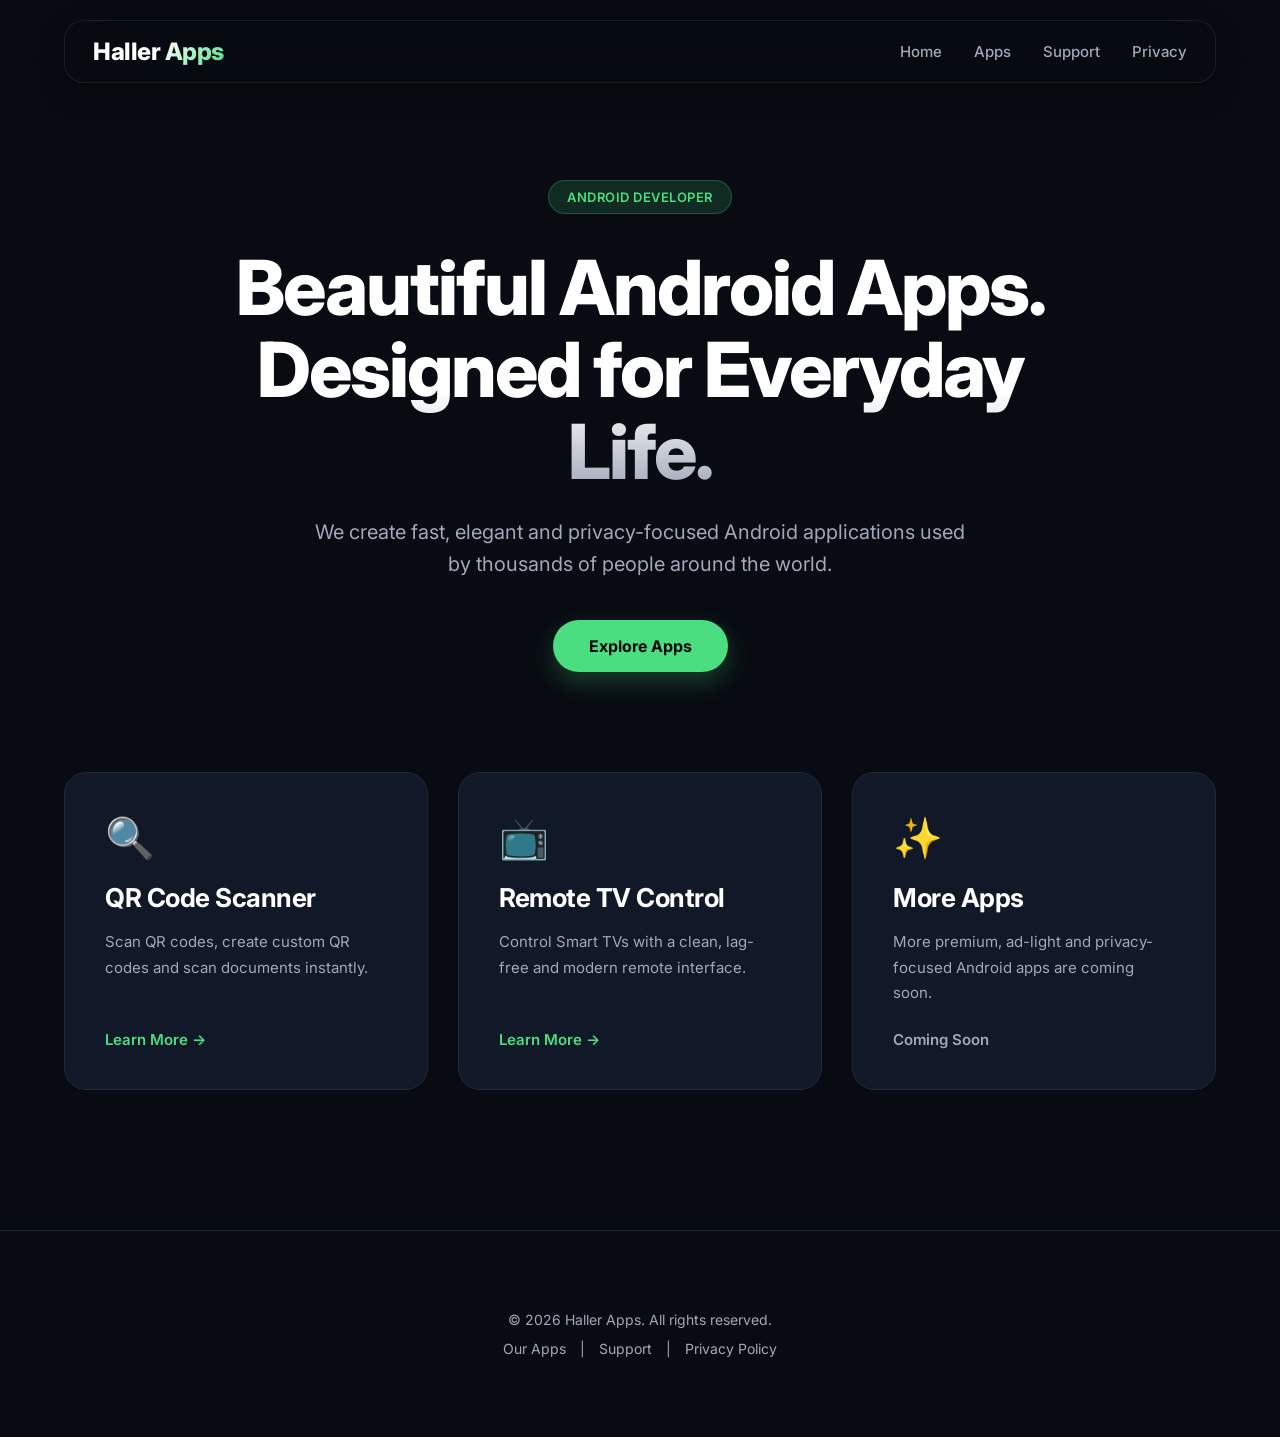
==== index.html @ bbe6437a "Improve website styling, unify navbar and footer templates, build apps list page, and create tabbed " ====
<!DOCTYPE html>
<html lang="en">
<head>
    <meta charset="UTF-8">
    <meta name="viewport" content="width=device-width, initial-scale=1.0">

    <title>Haller Apps | Premium Android Apps</title>
    <meta name="description" content="Haller Apps develops premium Android applications focused on simplicity, speed and privacy.">

    <link rel="preconnect" href="https://fonts.googleapis.com">
    <link rel="preconnect" href="https://fonts.gstatic.com" crossorigin>
    <link href="https://fonts.googleapis.com/css2?family=Inter:wght@300;400;500;600;700;800&display=swap" rel="stylesheet">

    <link rel="stylesheet" href="assets/css/style.css">
</head>

<body>

<header class="navbar">
    <div class="container">
        <a href="/" class="logo">Haller Apps</a>
        <nav>
            <a href="/">Home</a>
            <a href="/apps/">Apps</a>
            <a href="/support/">Support</a>
            <a href="/privacy/">Privacy</a>
        </nav>
    </div>
</header>

<section class="hero reveal">
    <span class="badge pulse-badge">
        Android Developer
    </span>

    <h1 class="reveal delay-100">
        Beautiful Android Apps.<br>
        Designed for Everyday Life.
    </h1>

    <p class="reveal delay-200">
        We create fast, elegant and privacy-focused Android applications
        used by thousands of people around the world.
    </p>

    <a class="button reveal delay-300" href="/apps/">
        Explore Apps
    </a>
</section>

<section class="apps">
    <div class="card reveal hover-scale delay-100">
        <div class="card-content">
            <span class="app-icon">🔍</span>
            <h2>QR Code Scanner</h2>
            <p>
                Scan QR codes, create custom QR codes and scan documents instantly.
            </p>
        </div>
        <a class="card-link" href="/apps/">Learn More →</a>
    </div>

    <div class="card reveal hover-scale delay-200">
        <div class="card-content">
            <span class="app-icon">📺</span>
            <h2>Remote TV Control</h2>
            <p>
                Control Smart TVs with a clean, lag-free and modern remote interface.
            </p>
        </div>
        <a class="card-link" href="/apps/">Learn More →</a>
    </div>

    <div class="card reveal hover-scale delay-300">
        <div class="card-content">
            <span class="app-icon">✨</span>
            <h2>More Apps</h2>
            <p>
                More premium, ad-light and privacy-focused Android apps are coming soon.
            </p>
        </div>
        <span class="card-link" style="color: var(--text-secondary); cursor: default;">Coming Soon</span>
    </div>
</section>

<footer>
    <div class="container">
        <p>© 2026 Haller Apps. All rights reserved.</p>
        <p style="margin-top: 12px;">
            <a href="/apps/">Our Apps</a> | 
            <a href="/support/">Support</a> | 
            <a href="/privacy/">Privacy Policy</a>
        </p>
    </div>
</footer>

<script src="assets/js/main.js"></script>

</body>
</html>
---- assets/css/style.css ----
@import url("variables.css");
@import url("animation.css");

* {
    margin: 0;
    padding: 0;
    box-sizing: border-box;
}

body {
    background: var(--bg);
    color: var(--text);
    font-family: "Inter", sans-serif;
    overflow-x: hidden;
}

.container {
    width: min(var(--container), 90%);
    margin: auto;
}

/* Navbar */
.navbar {
    position: fixed;
    width: 100%;
    top: 20px;
    z-index: 1000;
    transition: all 0.3s ease;
}

.navbar .container {
    display: flex;
    justify-content: space-between;
    align-items: center;
    background: rgba(8, 11, 18, 0.6);
    backdrop-filter: blur(24px);
    -webkit-backdrop-filter: blur(24px);
    border: 1px solid rgba(255, 255, 255, 0.08);
    border-radius: 20px;
    padding: 16px 28px;
    box-shadow: 0 10px 30px rgba(0, 0, 0, 0.3);
}

.logo {
    font-weight: 800;
    font-size: 24px;
    letter-spacing: -0.5px;
    color: var(--text);
    background: linear-gradient(135deg, var(--text) 50%, var(--primary) 100%);
    -webkit-background-clip: text;
    -webkit-text-fill-color: transparent;
    text-decoration: none;
}

nav {
    display: flex;
    gap: 32px;
}

nav a {
    color: var(--text-secondary);
    text-decoration: none;
    font-weight: 500;
    font-size: 15px;
    transition: color 0.25s ease, text-shadow 0.25s ease;
    position: relative;
    padding: 4px 0;
}

nav a:hover, nav a.active {
    color: var(--text);
}

nav a.active::after {
    content: '';
    position: absolute;
    bottom: -2px;
    left: 0;
    width: 100%;
    height: 2px;
    background: var(--primary);
    border-radius: 99px;
    box-shadow: 0 0 8px var(--primary);
}

/* Mobile Hamburger Menu */
.hamburger-menu {
    display: none;
    flex-direction: column;
    justify-content: space-between;
    width: 24px;
    height: 18px;
    background: transparent;
    border: none;
    cursor: pointer;
    z-index: 1100;
}

.hamburger-menu span {
    width: 100%;
    height: 2px;
    background-color: var(--text);
    border-radius: 99px;
    transition: all 0.3s cubic-bezier(0.16, 1, 0.3, 1);
}

/* Hero Section */
.hero {
    max-width: 900px;
    margin: 180px auto 100px auto;
    text-align: center;
    padding: 0 30px;
}

.badge {
    display: inline-block;
    padding: 8px 18px;
    border-radius: 999px;
    background: rgba(74, 222, 128, 0.15);
    border: 1px solid rgba(74, 222, 128, 0.25);
    color: var(--primary);
    font-weight: 600;
    font-size: 13px;
    letter-spacing: 0.5px;
    text-transform: uppercase;
}

.hero h1 {
    font-size: 76px;
    font-weight: 800;
    line-height: 1.08;
    letter-spacing: -2px;
    margin-top: 32px;
    background: linear-gradient(to bottom, #FFFFFF 60%, #A1A8B8 100%);
    -webkit-background-clip: text;
    -webkit-text-fill-color: transparent;
}

.hero p {
    margin-top: 24px;
    color: var(--text-secondary);
    font-size: 20px;
    line-height: 1.6;
    max-width: 650px;
    margin-left: auto;
    margin-right: auto;
}

.button {
    display: inline-block;
    margin-top: 40px;
    padding: 16px 36px;
    background: var(--primary);
    color: #04060A;
    border-radius: 999px;
    text-decoration: none;
    font-weight: 700;
    font-size: 16px;
    transition: transform 0.3s cubic-bezier(0.16, 1, 0.3, 1), box-shadow 0.3s cubic-bezier(0.16, 1, 0.3, 1);
    box-shadow: 0 10px 25px rgba(74, 222, 128, 0.25);
}

.button:hover {
    transform: translateY(-2px);
    background: var(--primary-hover);
    box-shadow: 0 15px 30px rgba(74, 222, 128, 0.4);
}

/* Card Grids */
.apps {
    display: grid;
    grid-template-columns: repeat(3, 1fr);
    gap: 30px;
    width: min(1200px, 90%);
    margin: 80px auto 140px auto;
}

.card {
    background: var(--card);
    border: 1px solid var(--card-border);
    border-radius: var(--radius);
    padding: 40px;
    display: flex;
    flex-direction: column;
    justify-content: space-between;
    height: 100%;
}

.card-content h2 {
    font-size: 26px;
    font-weight: 700;
    letter-spacing: -0.5px;
    margin-bottom: 16px;
    color: var(--text);
}

.card-content p {
    color: var(--text-secondary);
    line-height: 1.7;
    font-size: 15px;
    margin-bottom: 24px;
}

.card .app-icon {
    font-size: 40px;
    margin-bottom: 20px;
    display: inline-block;
}

.card-link {
    color: var(--primary);
    text-decoration: none;
    font-weight: 600;
    font-size: 15px;
    display: inline-flex;
    align-items: center;
    gap: 6px;
    transition: gap 0.2s ease, color 0.2s ease;
    margin-top: auto;
}

.card-link:hover {
    color: var(--primary-hover);
    gap: 10px;
}

/* Inner Page Template */
.page {
    max-width: 900px;
    margin: 160px auto 120px auto;
    padding: 0 40px;
}

.page h1 {
    font-size: 52px;
    font-weight: 800;
    letter-spacing: -1.5px;
    margin-bottom: 20px;
    background: linear-gradient(135deg, #FFF 0%, #B9C2D0 100%);
    -webkit-background-clip: text;
    -webkit-text-fill-color: transparent;
}

.page > p {
    color: var(--text-secondary);
    font-size: 18px;
    line-height: 1.7;
    margin-bottom: 30px;
}

/* Support Page Styles */
.support-card {
    background: var(--card);
    border: 1px solid var(--card-border);
    border-radius: var(--radius);
    padding: 36px;
    margin-top: 30px;
    box-shadow: var(--shadow);
}

.support-card h2 {
    font-size: 22px;
    font-weight: 700;
    margin-bottom: 20px;
    color: var(--text);
}

.support-card p {
    color: var(--text-secondary);
    line-height: 1.8;
    margin-bottom: 16px;
}

.support-card p:last-child {
    margin-bottom: 0;
}

.support-card ul {
    margin-left: 20px;
    color: var(--text-secondary);
    line-height: 2;
    margin-bottom: 20px;
}

.support-card ul li::marker {
    color: var(--primary);
}

.support-card a {
    color: var(--primary);
    text-decoration: none;
    font-weight: 600;
    transition: color 0.2s ease;
}

.support-card a:hover {
    color: var(--primary-hover);
    text-decoration: underline;
}

/* Privacy Page Tabs Layout */
.tab-container {
    margin-top: 40px;
}

.tab-buttons {
    display: flex;
    gap: 12px;
    border-bottom: 1px solid var(--card-border);
    padding-bottom: 16px;
    margin-bottom: 32px;
    overflow-x: auto;
}

.tab-btn {
    background: transparent;
    border: 1px solid var(--card-border);
    color: var(--text-secondary);
    padding: 12px 24px;
    border-radius: 12px;
    cursor: pointer;
    font-size: 15px;
    font-weight: 600;
    transition: all 0.25s cubic-bezier(0.16, 1, 0.3, 1);
    white-space: nowrap;
}

.tab-btn:hover {
    color: var(--text);
    background: rgba(255, 255, 255, 0.03);
}

.tab-btn.active {
    background: var(--primary);
    color: #04060A;
    border-color: var(--primary);
    box-shadow: 0 5px 15px rgba(74, 222, 128, 0.2);
}

.tab-content {
    display: none;
    opacity: 0;
    transform: translateY(15px);
    transition: opacity 0.4s ease, transform 0.4s ease;
}

.tab-content.active {
    display: block;
    opacity: 1;
    transform: translateY(0);
}

.policy-block {
    margin-bottom: 36px;
}

.policy-block h3 {
    font-size: 20px;
    font-weight: 700;
    margin-bottom: 16px;
    color: var(--text);
}

.policy-block p {
    color: var(--text-secondary);
    line-height: 1.75;
    margin-bottom: 16px;
    font-size: 15px;
}

.policy-block ul {
    margin-left: 20px;
    color: var(--text-secondary);
    line-height: 1.9;
    margin-bottom: 16px;
}

.policy-block ul li::marker {
    color: var(--primary);
}

/* Footer */
footer {
    padding: 80px 0;
    text-align: center;
    color: var(--text-secondary);
    border-top: 1px solid var(--card-border);
    font-size: 14px;
    margin-top: 100px;
}

footer a {
    color: var(--text-secondary);
    text-decoration: none;
    margin: 0 10px;
    transition: color 0.2s ease;
}

footer a:hover {
    color: var(--text);
}

/* Responsive Styles */
@media (max-width: 900px) {
    .navbar .container {
        padding: 16px 20px;
    }

    .hamburger-menu {
        display: flex;
    }

    /* Mobile Navigation Drawer */
    nav {
        position: fixed;
        top: 80px;
        right: -100%;
        width: 280px;
        height: calc(100vh - 100px);
        background: rgba(8, 11, 18, 0.95);
        backdrop-filter: blur(30px);
        -webkit-backdrop-filter: blur(30px);
        border: 1px solid rgba(255, 255, 255, 0.08);
        border-radius: 24px;
        flex-direction: column;
        align-items: center;
        justify-content: center;
        gap: 36px;
        z-index: 999;
        transition: right 0.4s cubic-bezier(0.16, 1, 0.3, 1);
        box-shadow: -10px 20px 40px rgba(0, 0, 0, 0.5);
    }

    nav.open {
        right: 20px;
    }

    /* Hamburger Animation to 'X' */
    .hamburger-menu.open span:nth-child(1) {
        transform: translateY(8px) rotate(45deg);
    }

    .hamburger-menu.open span:nth-child(2) {
        opacity: 0;
    }

    .hamburger-menu.open span:nth-child(3) {
        transform: translateY(-8px) rotate(-45deg);
    }

    .hero {
        margin: 140px auto 60px auto;
    }

    .hero h1 {
        font-size: 48px;
        letter-spacing: -1px;
    }

    .hero p {
        font-size: 18px;
    }

    .apps {
        grid-template-columns: 1fr;
        gap: 24px;
        margin-bottom: 80px;
    }

    .page {
        margin: 120px auto 60px auto;
        padding: 0 24px;
    }

    .page h1 {
        font-size: 38px;
    }
}
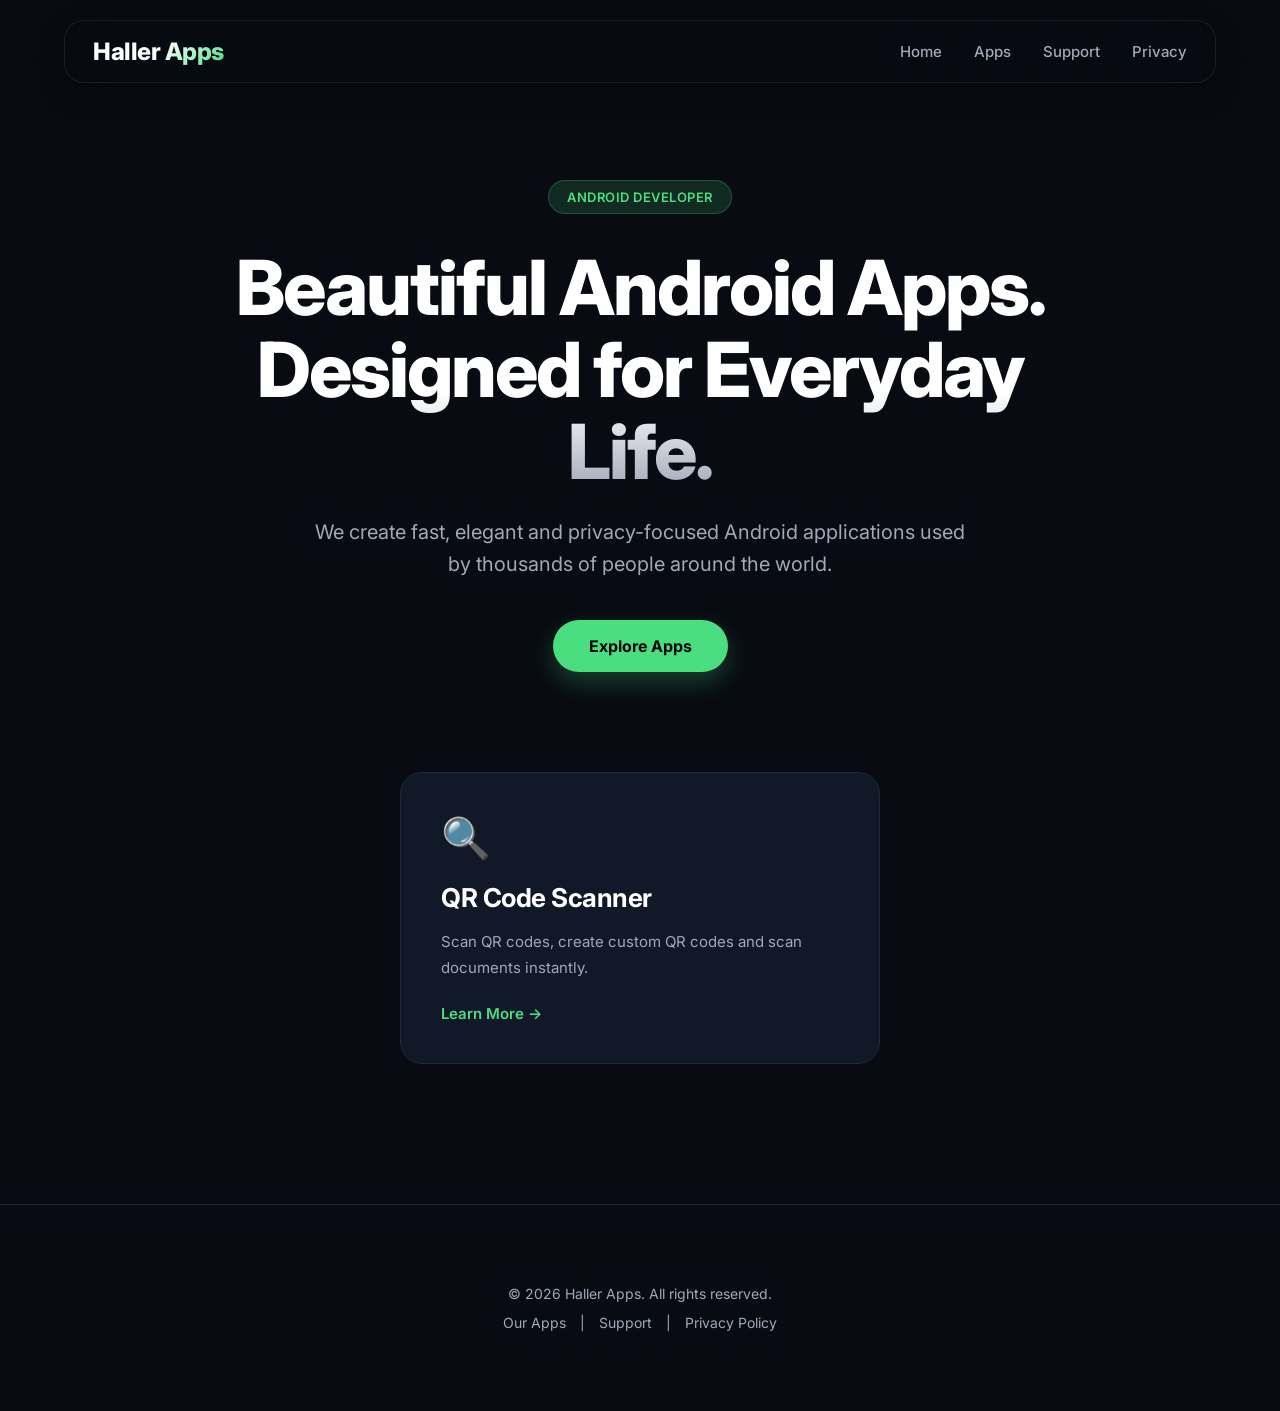
==== commit 91c52166: "Remove unreleased Remote TV Control application and update Play Store URLs" ====
--- a/index.html
+++ b/index.html
@@ -48,8 +48,8 @@
     </a>
 </section>
 
-<section class="apps">
-    <div class="card reveal hover-scale delay-100">
+<section class="apps" style="display: flex; justify-content: center;">
+    <div class="card reveal hover-scale delay-100" style="max-width: 480px; width: 100%;">
         <div class="card-content">
             <span class="app-icon">🔍</span>
             <h2>QR Code Scanner</h2>
@@ -58,28 +58,6 @@
             </p>
         </div>
         <a class="card-link" href="/apps/">Learn More →</a>
-    </div>
-
-    <div class="card reveal hover-scale delay-200">
-        <div class="card-content">
-            <span class="app-icon">📺</span>
-            <h2>Remote TV Control</h2>
-            <p>
-                Control Smart TVs with a clean, lag-free and modern remote interface.
-            </p>
-        </div>
-        <a class="card-link" href="/apps/">Learn More →</a>
-    </div>
-
-    <div class="card reveal hover-scale delay-300">
-        <div class="card-content">
-            <span class="app-icon">✨</span>
-            <h2>More Apps</h2>
-            <p>
-                More premium, ad-light and privacy-focused Android apps are coming soon.
-            </p>
-        </div>
-        <span class="card-link" style="color: var(--text-secondary); cursor: default;">Coming Soon</span>
     </div>
 </section>
 
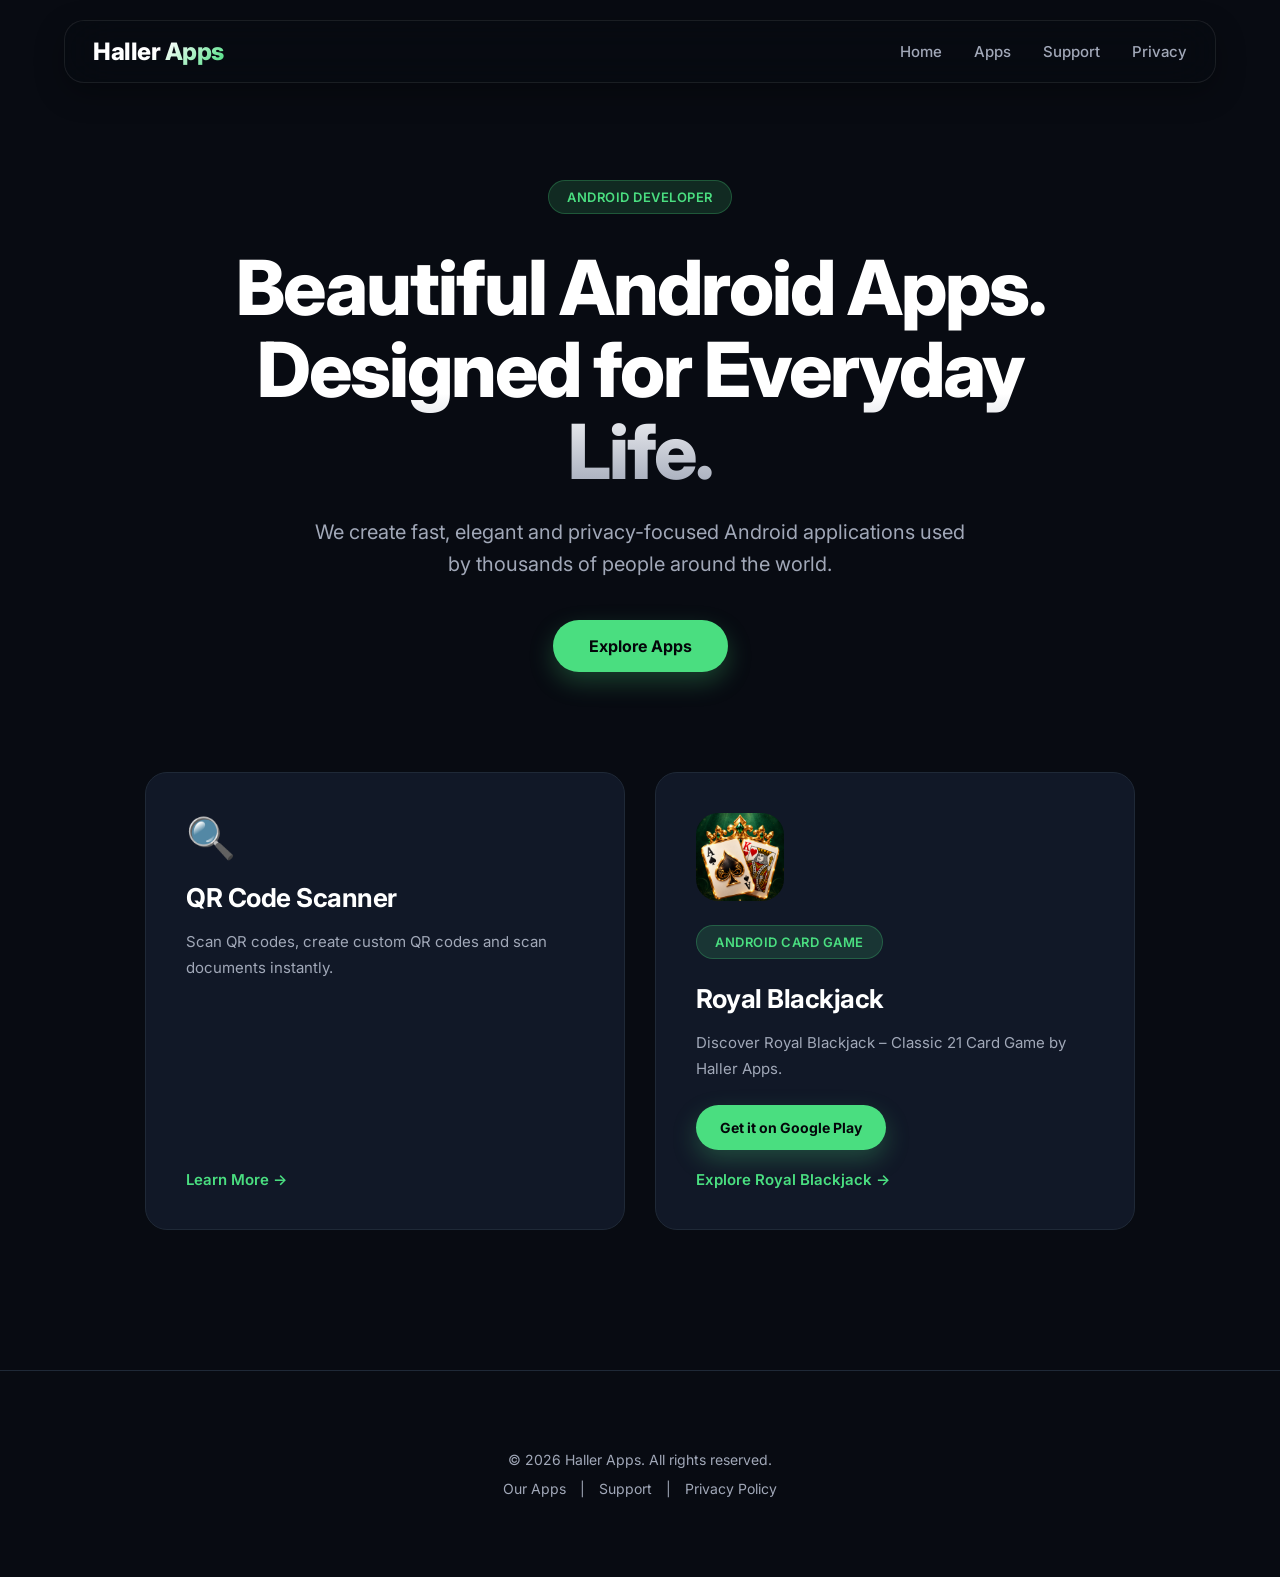
==== commit ed027ffa: "Add Royal Blackjack landing page and social casino disclosures" ====
--- a/index.html
+++ b/index.html
@@ -48,8 +48,8 @@
     </a>
 </section>
 
-<section class="apps" style="display: flex; justify-content: center;">
-    <div class="card reveal hover-scale delay-100" style="max-width: 480px; width: 100%;">
+<section class="apps home-apps" aria-label="Our applications">
+    <div class="card reveal hover-scale delay-100">
         <div class="card-content">
             <span class="app-icon">🔍</span>
             <h2>QR Code Scanner</h2>
@@ -59,6 +59,18 @@
         </div>
         <a class="card-link" href="/apps/">Learn More →</a>
     </div>
+    <article class="card royal-card">
+        <img class="royal-app-icon" src="/assets/images-apps/royal-blackjack.png" alt="Royal Blackjack app icon" width="88" height="88" loading="lazy">
+        <div class="card-content">
+            <span class="badge">Android card game</span>
+            <h2>Royal Blackjack</h2>
+            <p>Discover Royal Blackjack – Classic 21 Card Game by Haller Apps.</p>
+        </div>
+        <div class="app-actions">
+            <a class="button" href="https://play.google.com/store/apps/details?id=com.haller.royalcardclub">Get it on Google Play</a>
+            <a class="card-link" href="/apps/royal-blackjack">Explore Royal Blackjack →</a>
+        </div>
+    </article>
 </section>
 
 <footer>
--- a/assets/css/style.css
+++ b/assets/css/style.css
@@ -475,4 +475,21 @@
     .page h1 {
         font-size: 38px;
     }
-}+}
+/* Shared application cards; retain the existing palette and typography. */
+.home-apps { grid-template-columns: repeat(2, minmax(0, 1fr)); max-width: 990px; }
+.royal-card .badge { margin-bottom: 24px; }
+.app-actions { display: flex; flex-wrap: wrap; align-items: center; gap: 20px; }
+.app-actions .button { margin-top: 0; padding: 14px 24px; font-size: 14px; }
+.app-actions .card-link { margin-top: 0; }
+a:focus-visible, button:focus-visible { outline: 3px solid var(--primary); outline-offset: 5px; }
+@media (max-width: 900px) {
+    .home-apps { grid-template-columns: 1fr; }
+}
+.royal-app-icon { display: block; border-radius: 22px; object-fit: cover; margin-bottom: 24px; }
+.apps > .card { min-width: 0; }
+@media (max-width: 900px) {
+    .apps > .catalog-card { flex-direction: column !important; gap: 24px !important; padding: 28px !important; align-items: stretch !important; }
+    .catalog-card .card-content { min-width: 0; }
+    .app-actions a { max-width: 100%; overflow-wrap: anywhere; }
+}
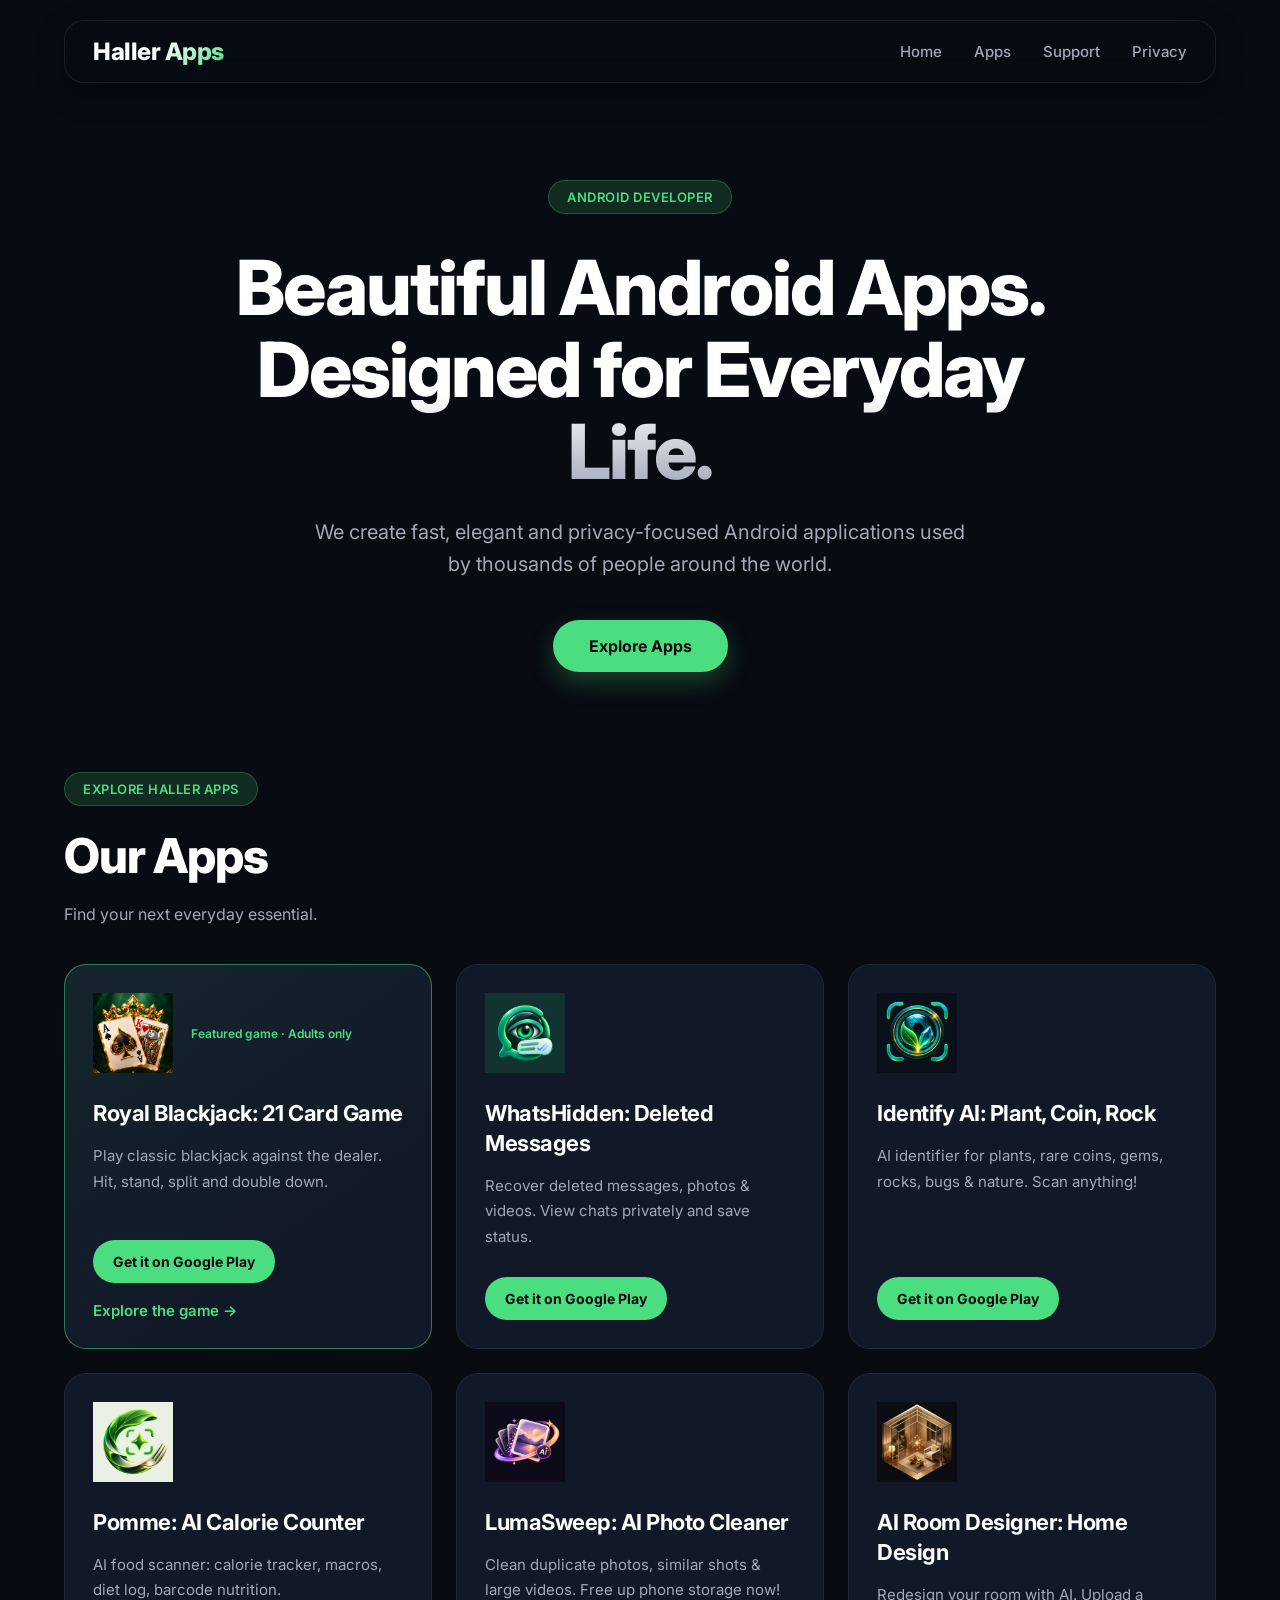
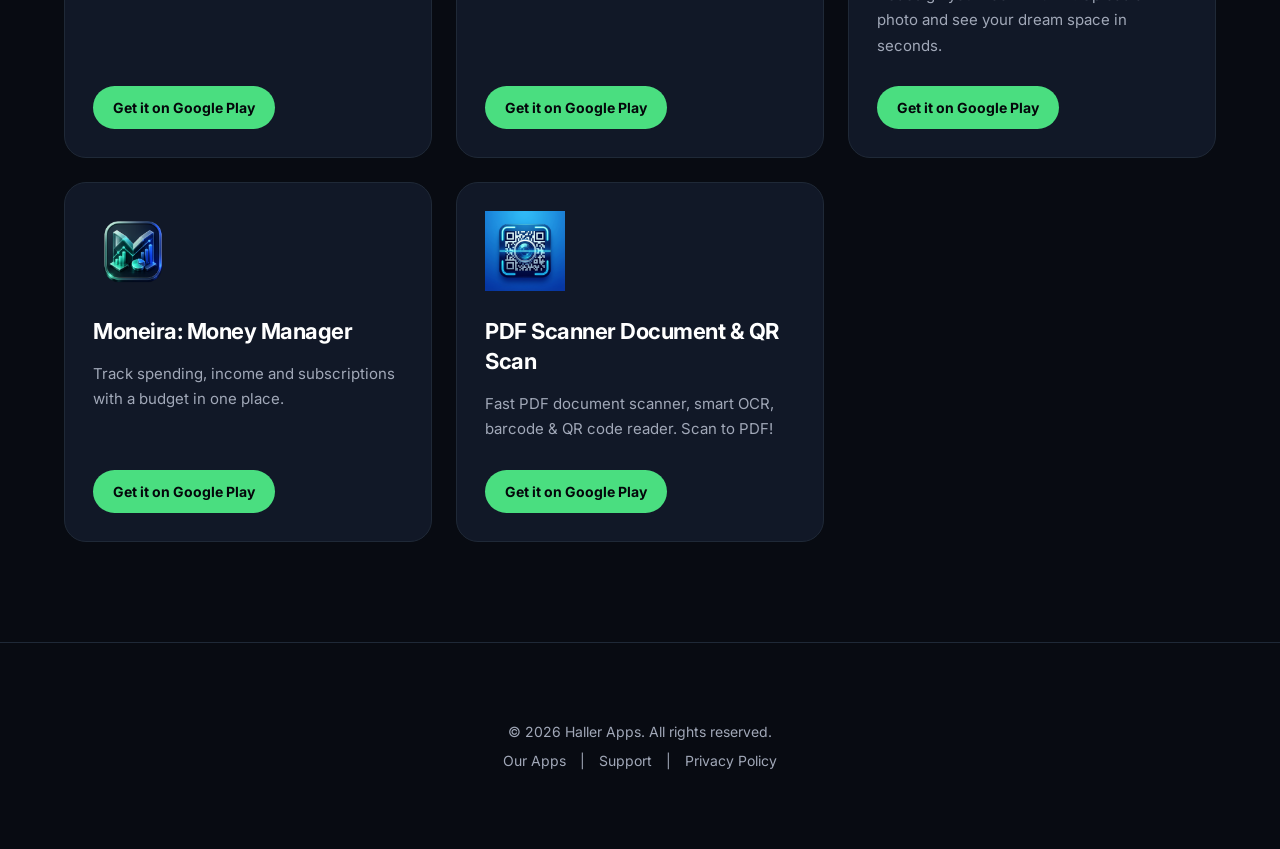
==== commit c0bf1494: "Add verified Google Play app catalog with shared static cards" ====
--- a/index.html
+++ b/index.html
@@ -48,30 +48,125 @@
     </a>
 </section>
 
-<section class="apps home-apps" aria-label="Our applications">
-    <div class="card reveal hover-scale delay-100">
-        <div class="card-content">
-            <span class="app-icon">🔍</span>
-            <h2>QR Code Scanner</h2>
-            <p>
-                Scan QR codes, create custom QR codes and scan documents instantly.
-            </p>
-        </div>
-        <a class="card-link" href="/apps/">Learn More →</a>
+<!-- APP_CATALOG:home:START -->
+<section class="app-catalog container" aria-labelledby="home-apps-title">
+<div class="catalog-heading"><span class="badge">Explore Haller Apps</span><h2 id="home-apps-title">Our Apps</h2><p>Find your next everyday essential.</p></div>
+<div class="app-grid">
+<article class="card app-card app-card-featured">
+    <div class="app-card-top">
+        <img class="catalog-icon" src="/assets/images-apps/royal-blackjack.webp" alt="Royal Blackjack: 21 Card Game app icon" width="80" height="80" loading="lazy" decoding="async">
+        <span class="catalog-featured">Featured game · Adults only</span>
     </div>
-    <article class="card royal-card">
-        <img class="royal-app-icon" src="/assets/images-apps/royal-blackjack.png" alt="Royal Blackjack app icon" width="88" height="88" loading="lazy">
-        <div class="card-content">
-            <span class="badge">Android card game</span>
-            <h2>Royal Blackjack</h2>
-            <p>Discover Royal Blackjack – Classic 21 Card Game by Haller Apps.</p>
-        </div>
-        <div class="app-actions">
-            <a class="button" href="https://play.google.com/store/apps/details?id=com.haller.royalcardclub">Get it on Google Play</a>
-            <a class="card-link" href="/apps/royal-blackjack">Explore Royal Blackjack →</a>
-        </div>
-    </article>
+    <div class="card-content">
+        <h3>Royal Blackjack: 21 Card Game</h3>
+        <p>Play classic blackjack against the dealer. Hit, stand, split and double down.</p>
+    </div>
+    <div class="app-actions">
+        <a class="button" href="https://play.google.com/store/apps/details?id=com.haller.royalcardclub">Get it on Google Play<span class="sr-only"> — Royal Blackjack: 21 Card Game</span></a>
+        <a class="card-link" href="/apps/royal-blackjack">Explore the game →</a>
+    </div>
+</article>
+<article class="card app-card">
+    <div class="app-card-top">
+        <img class="catalog-icon" src="/assets/images-apps/messagerecover.webp" alt="WhatsHidden: Deleted Messages app icon" width="80" height="80" loading="lazy" decoding="async">
+
+    </div>
+    <div class="card-content">
+        <h3>WhatsHidden: Deleted Messages</h3>
+        <p>Recover deleted messages, photos &amp; videos. View chats privately and save status.</p>
+    </div>
+    <div class="app-actions">
+        <a class="button" href="https://play.google.com/store/apps/details?id=com.haller.messagerecover">Get it on Google Play<span class="sr-only"> — WhatsHidden: Deleted Messages</span></a>
+
+    </div>
+</article>
+<article class="card app-card">
+    <div class="app-card-top">
+        <img class="catalog-icon" src="/assets/images-apps/identifyai.webp" alt="Identify AI: Plant, Coin, Rock app icon" width="80" height="80" loading="lazy" decoding="async">
+
+    </div>
+    <div class="card-content">
+        <h3>Identify AI: Plant, Coin, Rock</h3>
+        <p>AI identifier for plants, rare coins, gems, rocks, bugs &amp; nature. Scan anything!</p>
+    </div>
+    <div class="app-actions">
+        <a class="button" href="https://play.google.com/store/apps/details?id=com.haller.identifyai">Get it on Google Play<span class="sr-only"> — Identify AI: Plant, Coin, Rock</span></a>
+
+    </div>
+</article>
+<article class="card app-card">
+    <div class="app-card-top">
+        <img class="catalog-icon" src="/assets/images-apps/calorieai.webp" alt="Pomme: AI Calorie Counter app icon" width="80" height="80" loading="lazy" decoding="async">
+
+    </div>
+    <div class="card-content">
+        <h3>Pomme: AI Calorie Counter</h3>
+        <p>AI food scanner: calorie tracker, macros, diet log, barcode nutrition.</p>
+    </div>
+    <div class="app-actions">
+        <a class="button" href="https://play.google.com/store/apps/details?id=com.haller.calorieai">Get it on Google Play<span class="sr-only"> — Pomme: AI Calorie Counter</span></a>
+
+    </div>
+</article>
+<article class="card app-card">
+    <div class="app-card-top">
+        <img class="catalog-icon" src="/assets/images-apps/lumasweep.webp" alt="LumaSweep: AI Photo Cleaner app icon" width="80" height="80" loading="lazy" decoding="async">
+
+    </div>
+    <div class="card-content">
+        <h3>LumaSweep: AI Photo Cleaner</h3>
+        <p>Clean duplicate photos, similar shots &amp; large videos. Free up phone storage now!</p>
+    </div>
+    <div class="app-actions">
+        <a class="button" href="https://play.google.com/store/apps/details?id=com.haller.lumasweep">Get it on Google Play<span class="sr-only"> — LumaSweep: AI Photo Cleaner</span></a>
+
+    </div>
+</article>
+<article class="card app-card">
+    <div class="app-card-top">
+        <img class="catalog-icon" src="/assets/images-apps/roomdesigner.webp" alt="AI Room Designer: Home Design app icon" width="80" height="80" loading="lazy" decoding="async">
+
+    </div>
+    <div class="card-content">
+        <h3>AI Room Designer: Home Design</h3>
+        <p>Redesign your room with AI. Upload a photo and see your dream space in seconds.</p>
+    </div>
+    <div class="app-actions">
+        <a class="button" href="https://play.google.com/store/apps/details?id=com.haller.roomdesigner">Get it on Google Play<span class="sr-only"> — AI Room Designer: Home Design</span></a>
+
+    </div>
+</article>
+<article class="card app-card">
+    <div class="app-card-top">
+        <img class="catalog-icon" src="/assets/images-apps/moneymanager.webp" alt="Moneira: Money Manager app icon" width="80" height="80" loading="lazy" decoding="async">
+
+    </div>
+    <div class="card-content">
+        <h3>Moneira: Money Manager</h3>
+        <p>Track spending, income and subscriptions with a budget in one place.</p>
+    </div>
+    <div class="app-actions">
+        <a class="button" href="https://play.google.com/store/apps/details?id=com.haller.moneymanager">Get it on Google Play<span class="sr-only"> — Moneira: Money Manager</span></a>
+
+    </div>
+</article>
+<article class="card app-card">
+    <div class="app-card-top">
+        <img class="catalog-icon" src="/assets/images-apps/qrcode.webp" alt="PDF Scanner Document &amp; QR Scan app icon" width="80" height="80" loading="lazy" decoding="async">
+
+    </div>
+    <div class="card-content">
+        <h3>PDF Scanner Document &amp; QR Scan</h3>
+        <p>Fast PDF document scanner, smart OCR, barcode &amp; QR code reader. Scan to PDF!</p>
+    </div>
+    <div class="app-actions">
+        <a class="button" href="https://play.google.com/store/apps/details?id=com.haller.qrcode">Get it on Google Play<span class="sr-only"> — PDF Scanner Document &amp; QR Scan</span></a>
+
+    </div>
+</article>
+</div>
 </section>
+<!-- APP_CATALOG:home:END -->
 
 <footer>
     <div class="container">
--- a/assets/css/style.css
+++ b/assets/css/style.css
@@ -493,3 +493,32 @@
     .catalog-card .card-content { min-width: 0; }
     .app-actions a { max-width: 100%; overflow-wrap: anywhere; }
 }
+
+/* Shared, statically rendered Google Play application catalog. */
+.app-catalog { margin-top: 72px; margin-bottom: 100px; }
+.catalog-heading { max-width: 650px; margin-bottom: 36px; }
+.catalog-heading h2, .catalog-intro h1 { margin: 20px 0 16px; font-size: clamp(32px, 4vw, 48px); font-weight: 800; letter-spacing: -1.2px; }
+.catalog-heading p, .catalog-intro p { color: var(--text-secondary); line-height: 1.7; }
+.app-grid { display: grid; grid-template-columns: repeat(3, minmax(0, 1fr)); gap: 24px; }
+.app-card { min-width: 0; padding: 28px; transition: border-color .2s ease, transform .2s ease; }
+.app-card:hover { border-color: rgba(74, 222, 128, .5); transform: translateY(-4px); }
+.app-card-featured { border-color: rgba(74, 222, 128, .5); background: linear-gradient(145deg, rgba(74, 222, 128, .07), transparent 70%), var(--card); }
+.app-card-top { display: flex; align-items: center; gap: 18px; margin-bottom: 26px; min-height: 80px; }
+.catalog-icon { display: block; flex-shrink: 0; width: 80px; height: 80px; object-fit: contain; }
+.catalog-featured { color: var(--primary); font-size: 12px; font-weight: 600; line-height: 1.6; }
+.app-card .card-content h2, .app-card .card-content h3 { font-size: 22px; line-height: 1.35; letter-spacing: -.5px; margin-bottom: 14px; }
+.app-card .card-content p { margin-bottom: 28px; }
+.app-card .app-actions { margin-top: auto; align-items: flex-start; flex-direction: column; gap: 18px; }
+.app-card .button { box-shadow: none; padding: 13px 20px; }
+.catalog-page { margin-top: 170px; }
+.catalog-page .app-catalog { margin-top: 40px; }
+.sr-only { position: absolute; width: 1px; height: 1px; padding: 0; margin: -1px; overflow: hidden; clip-path: inset(50%); white-space: nowrap; border: 0; }
+@media (max-width: 1050px) { .app-grid { grid-template-columns: repeat(2, minmax(0, 1fr)); } }
+@media (max-width: 600px) {
+    .app-grid { grid-template-columns: minmax(0, 1fr); gap: 20px; }
+    .app-card { padding: 26px; }
+    .app-catalog { margin-top: 48px; margin-bottom: 64px; }
+    .catalog-page { margin-top: 140px; }
+}
+@media (prefers-reduced-motion: reduce) { .app-card { transition: none; } .app-card:hover { transform: none; } }
+.catalog-heading h2 { scroll-margin-top: 140px; }
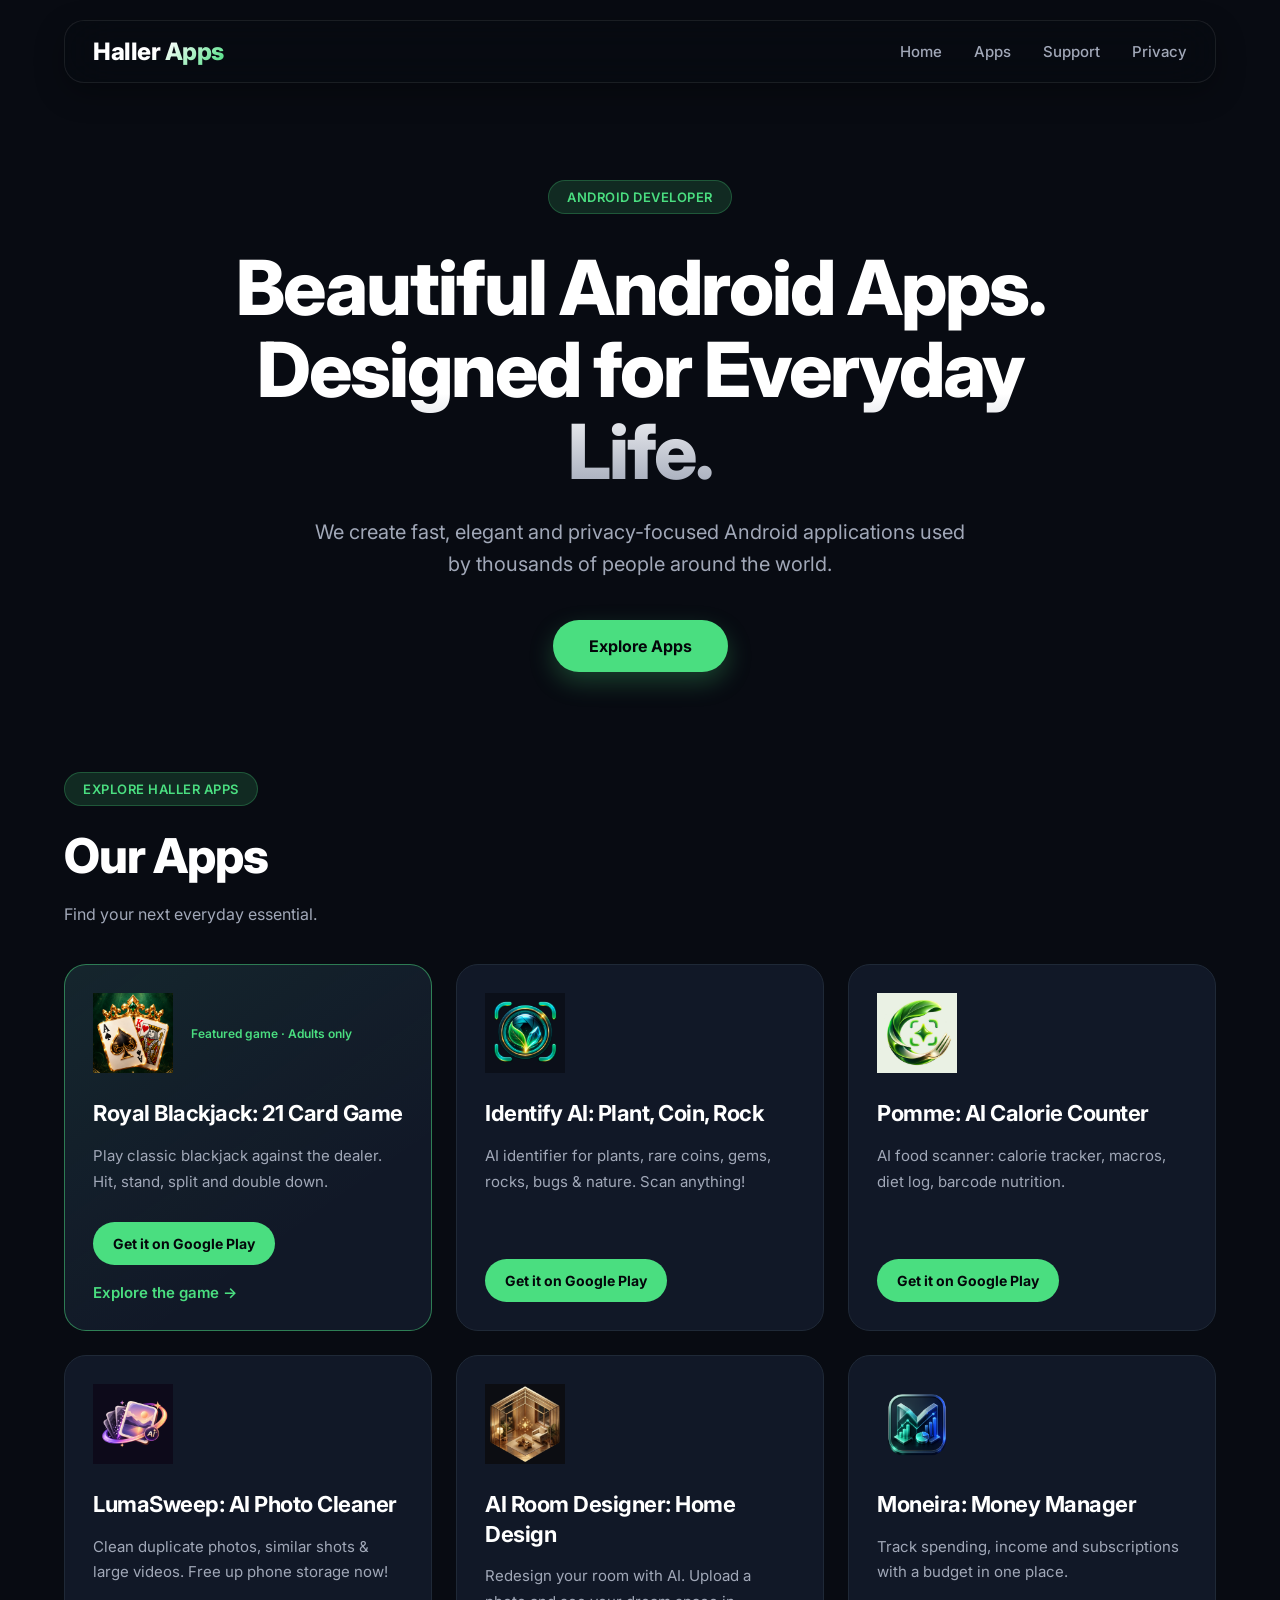
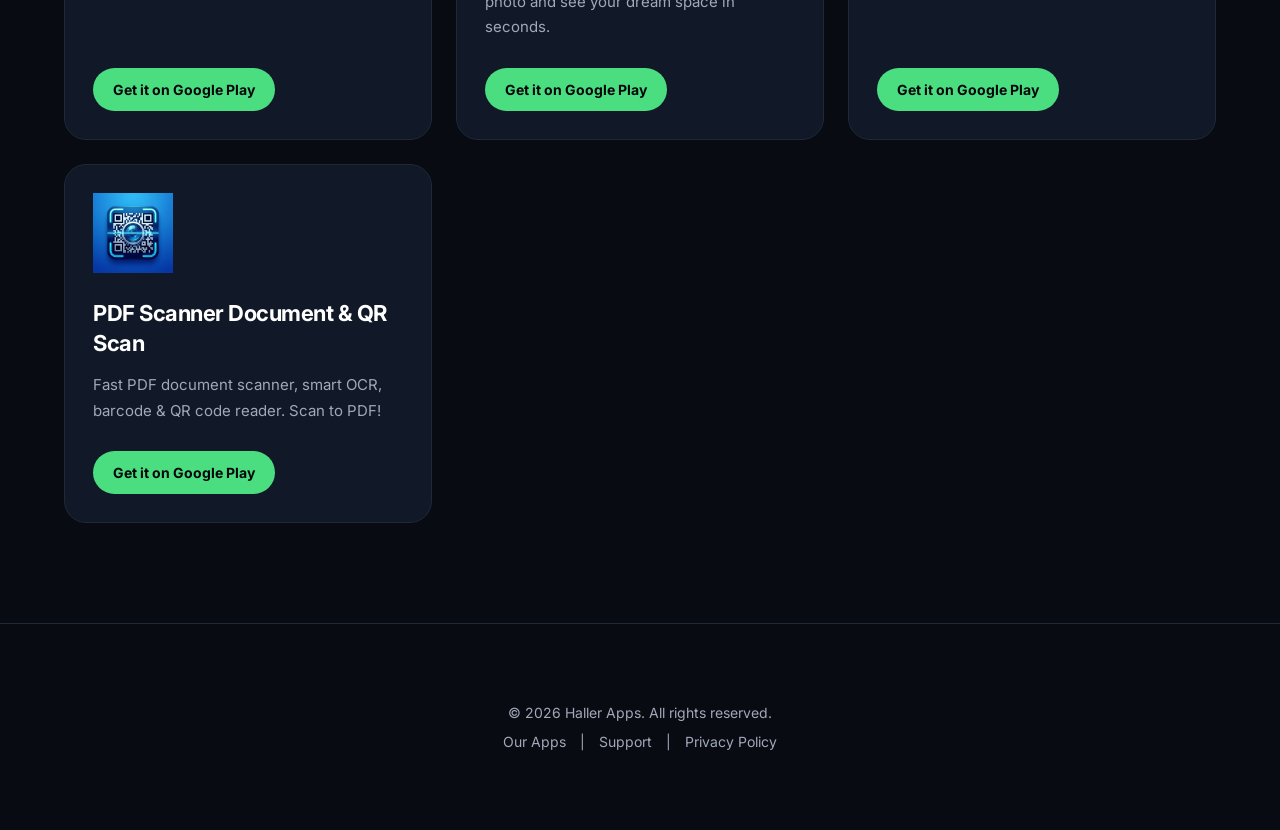
==== commit 5c263e10: "Remove WhatsHidden from website app catalogs" ====
--- a/index.html
+++ b/index.html
@@ -64,20 +64,6 @@
     <div class="app-actions">
         <a class="button" href="https://play.google.com/store/apps/details?id=com.haller.royalcardclub">Get it on Google Play<span class="sr-only"> — Royal Blackjack: 21 Card Game</span></a>
         <a class="card-link" href="/apps/royal-blackjack">Explore the game →</a>
-    </div>
-</article>
-<article class="card app-card">
-    <div class="app-card-top">
-        <img class="catalog-icon" src="/assets/images-apps/messagerecover.webp" alt="WhatsHidden: Deleted Messages app icon" width="80" height="80" loading="lazy" decoding="async">
-
-    </div>
-    <div class="card-content">
-        <h3>WhatsHidden: Deleted Messages</h3>
-        <p>Recover deleted messages, photos &amp; videos. View chats privately and save status.</p>
-    </div>
-    <div class="app-actions">
-        <a class="button" href="https://play.google.com/store/apps/details?id=com.haller.messagerecover">Get it on Google Play<span class="sr-only"> — WhatsHidden: Deleted Messages</span></a>
-
     </div>
 </article>
 <article class="card app-card">
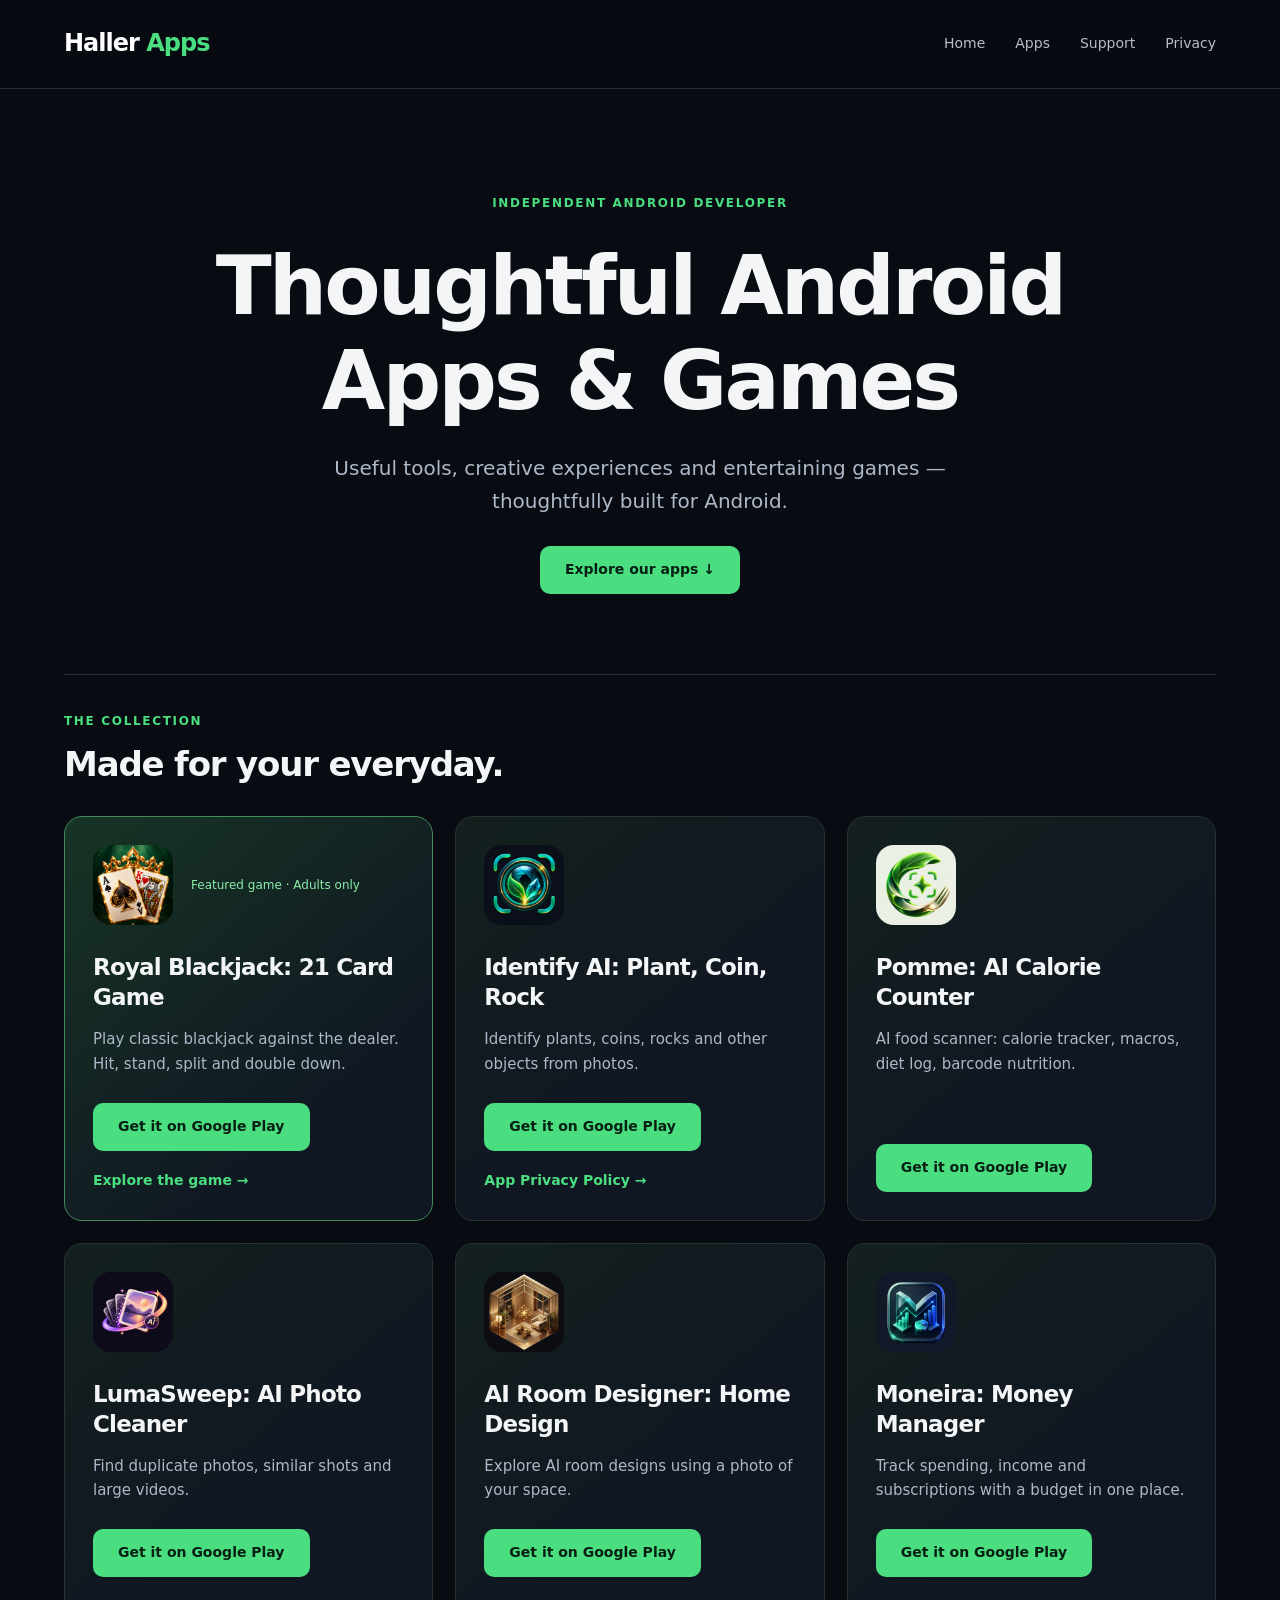
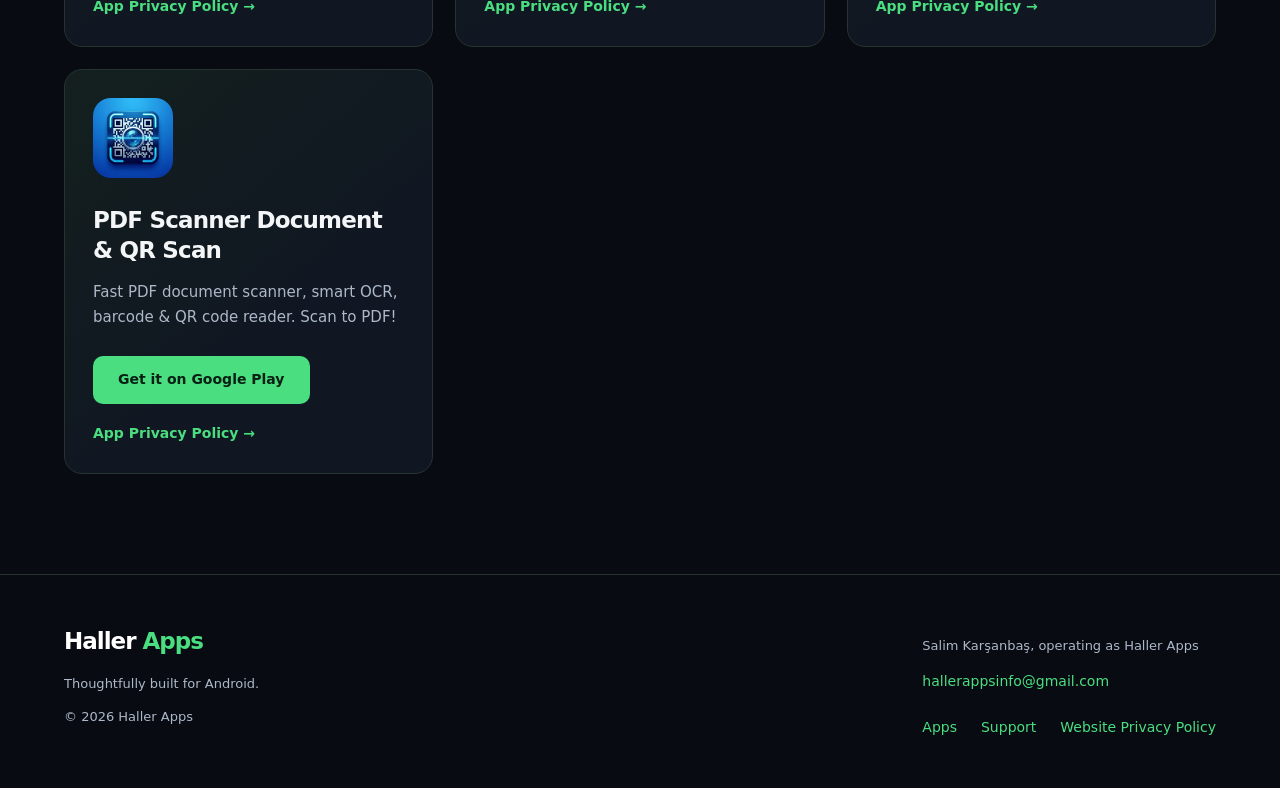
==== commit 66bc9c46: "Refactor Haller Apps website and Royal Blackjack disclosures" ====
--- a/index.html
+++ b/index.html
@@ -1,171 +1,171 @@
-<!DOCTYPE html>
+<!doctype html>
 <html lang="en">
 <head>
-    <meta charset="UTF-8">
-    <meta name="viewport" content="width=device-width, initial-scale=1.0">
-
-    <title>Haller Apps | Premium Android Apps</title>
-    <meta name="description" content="Haller Apps develops premium Android applications focused on simplicity, speed and privacy.">
-
-    <link rel="preconnect" href="https://fonts.googleapis.com">
-    <link rel="preconnect" href="https://fonts.gstatic.com" crossorigin>
-    <link href="https://fonts.googleapis.com/css2?family=Inter:wght@300;400;500;600;700;800&display=swap" rel="stylesheet">
-
-    <link rel="stylesheet" href="assets/css/style.css">
+<meta charset="utf-8">
+<meta name="viewport" content="width=device-width, initial-scale=1">
+<title>Thoughtful Android Apps &amp; Games | Haller Apps</title>
+<meta name="description" content="Useful tools, creative experiences and entertaining games — thoughtfully built for Android.">
+<link rel="canonical" href="https://hallerapps.com/">
+<meta property="og:type" content="website">
+<meta property="og:site_name" content="Haller Apps">
+<meta property="og:title" content="Thoughtful Android Apps &amp; Games">
+<meta property="og:description" content="Useful tools, creative experiences and entertaining games — thoughtfully built for Android.">
+<meta property="og:url" content="https://hallerapps.com/">
+<meta property="og:image" content="https://hallerapps.com/assets/images-apps/royal-blackjack.png">
+<link rel="icon" href="/assets/favicon.svg" type="image/svg+xml">
+<link rel="stylesheet" href="/assets/css/style.css">
+<link rel="stylesheet" href="/assets/css/legal.css">
 </head>
-
-<body>
-
+<body class="">
+<a class="skip-link" href="#main">Skip to content</a>
 <header class="navbar">
-    <div class="container">
-        <a href="/" class="logo">Haller Apps</a>
-        <nav>
-            <a href="/">Home</a>
-            <a href="/apps/">Apps</a>
-            <a href="/support/">Support</a>
-            <a href="/privacy/">Privacy</a>
-        </nav>
-    </div>
+<div class="container">
+<a href="/" class="logo" aria-label="Haller Apps home">Haller<span> Apps</span>
+</a>
+<nav aria-label="Primary navigation">
+<a href="/">Home</a>
+<a href="/apps/">Apps</a>
+<a href="/support/">Support</a>
+<a href="/privacy/">Privacy</a>
+</nav>
+</div>
 </header>
-
-<section class="hero reveal">
-    <span class="badge pulse-badge">
-        Android Developer
-    </span>
-
-    <h1 class="reveal delay-100">
-        Beautiful Android Apps.<br>
-        Designed for Everyday Life.
-    </h1>
-
-    <p class="reveal delay-200">
-        We create fast, elegant and privacy-focused Android applications
-        used by thousands of people around the world.
-    </p>
-
-    <a class="button reveal delay-300" href="/apps/">
-        Explore Apps
-    </a>
+<main id="main">
+<section class="hero">
+<span class="eyebrow">Independent Android developer</span>
+<h1>Thoughtful Android Apps &amp; Games</h1>
+<p>Useful tools, creative experiences and entertaining games — thoughtfully built for Android.</p>
+<a class="button" href="#applications">Explore our apps ↓</a>
 </section>
-
+<section class="app-catalog container" id="applications" aria-label="Applications">
+<div class="catalog-heading">
+<span class="eyebrow">The collection</span>
+<h2>Made for your everyday.</h2>
+</div>
 <!-- APP_CATALOG:home:START -->
-<section class="app-catalog container" aria-labelledby="home-apps-title">
-<div class="catalog-heading"><span class="badge">Explore Haller Apps</span><h2 id="home-apps-title">Our Apps</h2><p>Find your next everyday essential.</p></div>
 <div class="app-grid">
 <article class="card app-card app-card-featured">
-    <div class="app-card-top">
-        <img class="catalog-icon" src="/assets/images-apps/royal-blackjack.webp" alt="Royal Blackjack: 21 Card Game app icon" width="80" height="80" loading="lazy" decoding="async">
-        <span class="catalog-featured">Featured game · Adults only</span>
-    </div>
-    <div class="card-content">
-        <h3>Royal Blackjack: 21 Card Game</h3>
-        <p>Play classic blackjack against the dealer. Hit, stand, split and double down.</p>
-    </div>
-    <div class="app-actions">
-        <a class="button" href="https://play.google.com/store/apps/details?id=com.haller.royalcardclub">Get it on Google Play<span class="sr-only"> — Royal Blackjack: 21 Card Game</span></a>
-        <a class="card-link" href="/apps/royal-blackjack">Explore the game →</a>
-    </div>
+<div class="app-card-top">
+<img class="catalog-icon" src="/assets/images-apps/royal-blackjack.webp" alt="Royal Blackjack: 21 Card Game app icon" width="80" height="80" loading="lazy" decoding="async">
+<span class="catalog-featured">Featured game · Adults only</span>
+</div>
+<div class="card-content">
+<h3>Royal Blackjack: 21 Card Game</h3>
+<p>Play classic blackjack against the dealer. Hit, stand, split and double down.</p>
+</div>
+<div class="app-actions">
+<a class="button" href="https://play.google.com/store/apps/details?id=com.haller.royalcardclub">Get it on Google Play<span class="sr-only"> — Royal Blackjack: 21 Card Game</span>
+</a>
+<a class="card-link" href="/apps/royal-blackjack/">Explore the game →</a>
+</div>
 </article>
 <article class="card app-card">
-    <div class="app-card-top">
-        <img class="catalog-icon" src="/assets/images-apps/identifyai.webp" alt="Identify AI: Plant, Coin, Rock app icon" width="80" height="80" loading="lazy" decoding="async">
-
-    </div>
-    <div class="card-content">
-        <h3>Identify AI: Plant, Coin, Rock</h3>
-        <p>AI identifier for plants, rare coins, gems, rocks, bugs &amp; nature. Scan anything!</p>
-    </div>
-    <div class="app-actions">
-        <a class="button" href="https://play.google.com/store/apps/details?id=com.haller.identifyai">Get it on Google Play<span class="sr-only"> — Identify AI: Plant, Coin, Rock</span></a>
-
-    </div>
+<div class="app-card-top">
+<img class="catalog-icon" src="/assets/images-apps/identifyai.webp" alt="Identify AI: Plant, Coin, Rock app icon" width="80" height="80" loading="lazy" decoding="async">
+</div>
+<div class="card-content">
+<h3>Identify AI: Plant, Coin, Rock</h3>
+<p>Identify plants, coins, rocks and other objects from photos.</p>
+</div>
+<div class="app-actions">
+<a class="button" href="https://play.google.com/store/apps/details?id=com.haller.identifyai">Get it on Google Play<span class="sr-only"> — Identify AI: Plant, Coin, Rock</span>
+</a>
+<a class="card-link" href="https://sites.google.com/view/identifyaiprivacy/home">App Privacy Policy →</a>
+</div>
 </article>
 <article class="card app-card">
-    <div class="app-card-top">
-        <img class="catalog-icon" src="/assets/images-apps/calorieai.webp" alt="Pomme: AI Calorie Counter app icon" width="80" height="80" loading="lazy" decoding="async">
-
-    </div>
-    <div class="card-content">
-        <h3>Pomme: AI Calorie Counter</h3>
-        <p>AI food scanner: calorie tracker, macros, diet log, barcode nutrition.</p>
-    </div>
-    <div class="app-actions">
-        <a class="button" href="https://play.google.com/store/apps/details?id=com.haller.calorieai">Get it on Google Play<span class="sr-only"> — Pomme: AI Calorie Counter</span></a>
-
-    </div>
+<div class="app-card-top">
+<img class="catalog-icon" src="/assets/images-apps/calorieai.webp" alt="Pomme: AI Calorie Counter app icon" width="80" height="80" loading="lazy" decoding="async">
+</div>
+<div class="card-content">
+<h3>Pomme: AI Calorie Counter</h3>
+<p>AI food scanner: calorie tracker, macros, diet log, barcode nutrition.</p>
+</div>
+<div class="app-actions">
+<a class="button" href="https://play.google.com/store/apps/details?id=com.haller.calorieai">Get it on Google Play<span class="sr-only"> — Pomme: AI Calorie Counter</span>
+</a>
+</div>
 </article>
 <article class="card app-card">
-    <div class="app-card-top">
-        <img class="catalog-icon" src="/assets/images-apps/lumasweep.webp" alt="LumaSweep: AI Photo Cleaner app icon" width="80" height="80" loading="lazy" decoding="async">
-
-    </div>
-    <div class="card-content">
-        <h3>LumaSweep: AI Photo Cleaner</h3>
-        <p>Clean duplicate photos, similar shots &amp; large videos. Free up phone storage now!</p>
-    </div>
-    <div class="app-actions">
-        <a class="button" href="https://play.google.com/store/apps/details?id=com.haller.lumasweep">Get it on Google Play<span class="sr-only"> — LumaSweep: AI Photo Cleaner</span></a>
-
-    </div>
+<div class="app-card-top">
+<img class="catalog-icon" src="/assets/images-apps/lumasweep.webp" alt="LumaSweep: AI Photo Cleaner app icon" width="80" height="80" loading="lazy" decoding="async">
+</div>
+<div class="card-content">
+<h3>LumaSweep: AI Photo Cleaner</h3>
+<p>Find duplicate photos, similar shots and large videos.</p>
+</div>
+<div class="app-actions">
+<a class="button" href="https://play.google.com/store/apps/details?id=com.haller.lumasweep">Get it on Google Play<span class="sr-only"> — LumaSweep: AI Photo Cleaner</span>
+</a>
+<a class="card-link" href="https://sites.google.com/view/lumasweepprivacy/home">App Privacy Policy →</a>
+</div>
 </article>
 <article class="card app-card">
-    <div class="app-card-top">
-        <img class="catalog-icon" src="/assets/images-apps/roomdesigner.webp" alt="AI Room Designer: Home Design app icon" width="80" height="80" loading="lazy" decoding="async">
-
-    </div>
-    <div class="card-content">
-        <h3>AI Room Designer: Home Design</h3>
-        <p>Redesign your room with AI. Upload a photo and see your dream space in seconds.</p>
-    </div>
-    <div class="app-actions">
-        <a class="button" href="https://play.google.com/store/apps/details?id=com.haller.roomdesigner">Get it on Google Play<span class="sr-only"> — AI Room Designer: Home Design</span></a>
-
-    </div>
+<div class="app-card-top">
+<img class="catalog-icon" src="/assets/images-apps/roomdesigner.webp" alt="AI Room Designer: Home Design app icon" width="80" height="80" loading="lazy" decoding="async">
+</div>
+<div class="card-content">
+<h3>AI Room Designer: Home Design</h3>
+<p>Explore AI room designs using a photo of your space.</p>
+</div>
+<div class="app-actions">
+<a class="button" href="https://play.google.com/store/apps/details?id=com.haller.roomdesigner">Get it on Google Play<span class="sr-only"> — AI Room Designer: Home Design</span>
+</a>
+<a class="card-link" href="https://sites.google.com/view/airoomdesignerprivacy/home">App Privacy Policy →</a>
+</div>
 </article>
 <article class="card app-card">
-    <div class="app-card-top">
-        <img class="catalog-icon" src="/assets/images-apps/moneymanager.webp" alt="Moneira: Money Manager app icon" width="80" height="80" loading="lazy" decoding="async">
-
-    </div>
-    <div class="card-content">
-        <h3>Moneira: Money Manager</h3>
-        <p>Track spending, income and subscriptions with a budget in one place.</p>
-    </div>
-    <div class="app-actions">
-        <a class="button" href="https://play.google.com/store/apps/details?id=com.haller.moneymanager">Get it on Google Play<span class="sr-only"> — Moneira: Money Manager</span></a>
-
-    </div>
+<div class="app-card-top">
+<img class="catalog-icon" src="/assets/images-apps/moneymanager.webp" alt="Moneira: Money Manager app icon" width="80" height="80" loading="lazy" decoding="async">
+</div>
+<div class="card-content">
+<h3>Moneira: Money Manager</h3>
+<p>Track spending, income and subscriptions with a budget in one place.</p>
+</div>
+<div class="app-actions">
+<a class="button" href="https://play.google.com/store/apps/details?id=com.haller.moneymanager">Get it on Google Play<span class="sr-only"> — Moneira: Money Manager</span>
+</a>
+<a class="card-link" href="https://sites.google.com/view/moneiraprivacy/home">App Privacy Policy →</a>
+</div>
 </article>
 <article class="card app-card">
-    <div class="app-card-top">
-        <img class="catalog-icon" src="/assets/images-apps/qrcode.webp" alt="PDF Scanner Document &amp; QR Scan app icon" width="80" height="80" loading="lazy" decoding="async">
-
-    </div>
-    <div class="card-content">
-        <h3>PDF Scanner Document &amp; QR Scan</h3>
-        <p>Fast PDF document scanner, smart OCR, barcode &amp; QR code reader. Scan to PDF!</p>
-    </div>
-    <div class="app-actions">
-        <a class="button" href="https://play.google.com/store/apps/details?id=com.haller.qrcode">Get it on Google Play<span class="sr-only"> — PDF Scanner Document &amp; QR Scan</span></a>
-
-    </div>
+<div class="app-card-top">
+<img class="catalog-icon" src="/assets/images-apps/qrcode.webp" alt="PDF Scanner Document &amp; QR Scan app icon" width="80" height="80" loading="lazy" decoding="async">
+</div>
+<div class="card-content">
+<h3>PDF Scanner Document &amp; QR Scan</h3>
+<p>Fast PDF document scanner, smart OCR, barcode &amp; QR code reader. Scan to PDF!</p>
+</div>
+<div class="app-actions">
+<a class="button" href="https://play.google.com/store/apps/details?id=com.haller.qrcode">Get it on Google Play<span class="sr-only"> — PDF Scanner Document &amp; QR Scan</span>
+</a>
+<a class="card-link" href="/apps/qr-scanner/privacy/">App Privacy Policy →</a>
+</div>
 </article>
 </div>
+<!-- APP_CATALOG:home:END -->
 </section>
-<!-- APP_CATALOG:home:END -->
-
+</main>
 <footer>
-    <div class="container">
-        <p>© 2026 Haller Apps. All rights reserved.</p>
-        <p style="margin-top: 12px;">
-            <a href="/apps/">Our Apps</a> | 
-            <a href="/support/">Support</a> | 
-            <a href="/privacy/">Privacy Policy</a>
-        </p>
-    </div>
+<div class="container footer-grid">
+<div>
+<a class="logo" href="/">Haller<span> Apps</span>
+</a>
+<p>Thoughtfully built for Android.</p>
+<p>© 2026 Haller Apps</p>
+</div>
+<div>
+<p>Salim Karşanbaş, operating as Haller Apps</p>
+<a href="mailto:hallerappsinfo@gmail.com">hallerappsinfo@gmail.com</a>
+<div class="footer-links">
+<a href="/apps/">Apps</a>
+<a href="/support/">Support</a>
+<a href="/privacy/">Website Privacy Policy</a>
+</div>
+</div>
+</div>
 </footer>
-
-<script src="assets/js/main.js"></script>
-
+<script src="/assets/js/main.js" defer>
+</script>
 </body>
-</html>+</html>
--- a/assets/css/style.css
+++ b/assets/css/style.css
@@ -1,524 +1,117 @@
-@import url("variables.css");
-@import url("animation.css");
+@import url('variables.css');
+*{box-sizing:border-box}
+html{scroll-behavior:smooth;scroll-padding-top:120px}
+body{margin:0;background:var(--bg);color:#f3f5f7;font-family:Inter,ui-sans-serif,system-ui,-apple-system,BlinkMacSystemFont,'Segoe UI',sans-serif;line-height:1.65}
+a{color:var(--primary);text-underline-offset:4px}
+a:hover{color:#a1f4be}
+a:focus-visible,button:focus-visible{outline:3px solid var(--primary);outline-offset:5px}
+h1,h2,h3,p{margin:0}
+h1,h2,h3{line-height:1.15;letter-spacing:-.035em}
+p{color:#adb8c8}
+img{max-width:100%}
+.container{width:min(1180px,90%);margin-inline:auto}
+.navbar{position:sticky;top:0;z-index:10;background:#080b12ed;backdrop-filter:blur(20px);border-bottom:1px solid #25302e}
+.navbar .container{min-height:88px;display:flex;align-items:center;justify-content:space-between;gap:24px}
+.logo{font-size:24px;font-weight:800;letter-spacing:-1px;color:#fff;text-decoration:none;white-space:nowrap}
+.logo span{color:var(--primary)}
+.navbar nav{display:flex;gap:30px}
+.navbar nav a{color:#b4bdca;font-size:14px;text-decoration:none;padding:14px 0}
+.navbar nav a:hover,.navbar nav a[aria-current]{color:#fff}
+.navbar nav a[aria-current]{box-shadow:inset 0 -2px var(--primary)}
+.hero{width:min(980px,90%);margin:0 auto;padding:100px 0 80px;text-align:center}
+.eyebrow,.badge{display:inline-block;color:var(--primary);text-transform:uppercase;font-size:12px;letter-spacing:.14em;font-weight:700}
+.hero h1{font-size:clamp(42px,6.5vw,82px);font-weight:750;margin:24px auto;max-width:930px}
+.hero p{font-size:20px;max-width:660px;margin:0 auto}
+.button{display:inline-flex;align-items:center;justify-content:center;padding:14px 25px;min-height:48px;border-radius:10px;background:var(--primary);color:#082013;text-decoration:none;font-size:14px;font-weight:750;line-height:1.4;margin-top:28px;transition:background .15s,transform .15s}
+.button:hover{background:#83eda7;color:#082013;transform:translateY(-2px)}
+.app-catalog{margin:0 auto 100px}
+.catalog-heading{margin-bottom:32px;border-top:1px solid #25302e;padding-top:32px}
+.catalog-heading h2{font-size:34px;margin-top:12px}
+.app-grid{display:grid;grid-template-columns:repeat(3,minmax(0,1fr));gap:22px}
+.card{background:linear-gradient(140deg,#14201e,#101722 60%);border:1px solid #26332f;border-radius:18px;padding:28px;min-width:0;display:flex;flex-direction:column}
+.app-card-featured{border-color:#428c5c;background:linear-gradient(140deg,#173425,#101722 75%)}
+.app-card-top{display:flex;gap:18px;align-items:center;margin-bottom:28px}
+.catalog-icon{width:80px;height:80px;object-fit:contain;border-radius:18px;flex-shrink:0}
+.catalog-featured{font-size:12px;color:#8cecaa;line-height:1.5}
+.card-content h2,.card-content h3{font-size:23px;line-height:1.3;margin-bottom:14px}
+.card-content p{font-size:15px;margin-bottom:26px}
+.app-actions{margin-top:auto;display:flex;flex-direction:column;align-items:flex-start;gap:18px}
+.app-actions .button{margin:0}
+.card-link{font-size:14px;font-weight:650;text-decoration:none}
+.page{width:min(860px,90%);margin:72px auto 100px}
+.page>h1{font-size:clamp(38px,6vw,58px);margin:18px 0 22px}
+.page>p{font-size:18px;margin-bottom:24px}
+.support-card{border:1px solid #283331;background:#101720;border-radius:16px;padding:32px;margin-top:24px}
+.support-card h2{font-size:24px;line-height:1.3;margin-bottom:18px}
+.support-card p+p{margin-top:16px}
+.support-card ul{padding-left:22px;color:#adb8c8}
+.support-card li{padding:4px 0}
+.support-card li::marker{color:var(--primary)}
+.support-card .button{color:#082013}
+.legal-links{display:flex;gap:18px 24px;flex-wrap:wrap}
+.updated{font-size:14px!important}
+.legal-page p{overflow-wrap:anywhere}
+.legal-page .support-card{background:transparent;border:0;border-top:1px solid #283331;border-radius:0;padding:28px 0;margin-top:16px}
+.legal-page .legal-toc{display:block;padding:24px;background:#101720;border:1px solid #283331;border-radius:14px}
+.legal-toc ol{padding-left:22px}
+.legal-toc a{display:inline-block;padding:5px 0}
+.legal-heading h1{font-size:clamp(36px,5vw,56px);margin:18px 0 24px}
+.policy-block{margin-bottom:32px}
+.policy-block h3{font-size:21px;margin:24px 0 16px}
+.policy-block ul{color:#adb8c8}
+.footer-grid{display:grid;grid-template-columns:1fr 1fr;gap:40px}
+.footer-grid>div:last-child{justify-self:end}
+.footer-grid p{font-size:13px;margin:12px 0}
+.footer-grid a{font-size:14px}
+.footer-grid .logo{font-size:23px}
+.footer-links{display:flex;gap:24px;flex-wrap:wrap;margin-top:22px}
+footer{border-top:1px solid #283331;padding:48px 0;color:#adb8c8}
+footer a{text-decoration:none}
+.royal-hero{position:relative;background:radial-gradient(ellipse at center,#12302288,transparent 70%);padding-top:55px;padding-bottom:58px}
+.royal-hero-icon{display:block;object-fit:contain;border-radius:26px;margin:28px auto}
+.royal-eyebrow{font-size:12px!important;color:var(--primary);letter-spacing:.07em;text-transform:uppercase}
+.royal-hero h1{font-size:clamp(42px,6vw,72px)}
+.royal-hero h1 span{display:block;font-size:.7em;margin-top:10px}
+.royal-summary{font-size:14px!important;max-width:650px!important;margin-top:22px!important;color:#d9e2de}
+.royal-secondary{display:block;font-size:13px;margin-top:22px}
+.royal-quick-links{display:flex;justify-content:center;gap:16px 24px;flex-wrap:wrap;margin-top:24px;font-size:14px}
+.game-features{display:grid;grid-template-columns:repeat(3,minmax(0,1fr));border-block:1px solid #283331;padding-block:32px;gap:36px}
+.game-features h2{font-size:24px;margin:14px 0}
+.game-features p{font-size:15px}
+.royal-details{margin-top:44px}
+.royal-information{border-color:#428c5c}
+.royal-information .badge{margin-bottom:16px}
+.sr-only{position:absolute;width:1px;height:1px;overflow:hidden;clip-path:inset(50%);white-space:nowrap}
+.skip-link{position:fixed;top:-100px;left:16px;background:#4ade80;color:#082013;padding:12px;z-index:100}
+.skip-link:focus{top:10px}
+#applications,#responsible-play,#important-information,#royal-blackjack-support{scroll-margin-top:120px}
 
-* {
-    margin: 0;
-    padding: 0;
-    box-sizing: border-box;
+@media(max-width:1000px){.app-grid{grid-template-columns:repeat(2,minmax(0,1fr))}
+.hero{padding:72px 0 60px}
 }
 
-body {
-    background: var(--bg);
-    color: var(--text);
-    font-family: "Inter", sans-serif;
-    overflow-x: hidden;
+@media(max-width:600px){.navbar .container{min-height:100px;flex-direction:column;justify-content:center;gap:5px;padding:12px 0}
+.navbar nav{gap:26px}
+.navbar nav a{padding:8px 0;font-size:13px}
+.hero{padding:52px 0}
+.hero p{font-size:17px}
+.hero h1{letter-spacing:-.045em}
+.app-grid,.game-features,.footer-grid{grid-template-columns:1fr}
+.card{padding:25px}
+.catalog-heading h2{font-size:29px}
+.page{margin:44px auto 64px}
+.support-card{padding:24px}
+.support-card h2{font-size:23px}
+.footer-grid>div:last-child{justify-self:start}
+.footer-grid{gap:24px}
+.legal-links{flex-direction:column;align-items:flex-start}
+.royal-hero{padding-top:30px}
+.royal-quick-links{gap:14px 20px}
+.game-features{gap:26px}
+.app-catalog{margin-bottom:64px}
+.support-card p{font-size:16px}
 }
 
-.container {
-    width: min(var(--container), 90%);
-    margin: auto;
+@media(prefers-reduced-motion:reduce){html{scroll-behavior:auto}
+*{transition:none!important;animation:none!important}
 }
-
-/* Navbar */
-.navbar {
-    position: fixed;
-    width: 100%;
-    top: 20px;
-    z-index: 1000;
-    transition: all 0.3s ease;
-}
-
-.navbar .container {
-    display: flex;
-    justify-content: space-between;
-    align-items: center;
-    background: rgba(8, 11, 18, 0.6);
-    backdrop-filter: blur(24px);
-    -webkit-backdrop-filter: blur(24px);
-    border: 1px solid rgba(255, 255, 255, 0.08);
-    border-radius: 20px;
-    padding: 16px 28px;
-    box-shadow: 0 10px 30px rgba(0, 0, 0, 0.3);
-}
-
-.logo {
-    font-weight: 800;
-    font-size: 24px;
-    letter-spacing: -0.5px;
-    color: var(--text);
-    background: linear-gradient(135deg, var(--text) 50%, var(--primary) 100%);
-    -webkit-background-clip: text;
-    -webkit-text-fill-color: transparent;
-    text-decoration: none;
-}
-
-nav {
-    display: flex;
-    gap: 32px;
-}
-
-nav a {
-    color: var(--text-secondary);
-    text-decoration: none;
-    font-weight: 500;
-    font-size: 15px;
-    transition: color 0.25s ease, text-shadow 0.25s ease;
-    position: relative;
-    padding: 4px 0;
-}
-
-nav a:hover, nav a.active {
-    color: var(--text);
-}
-
-nav a.active::after {
-    content: '';
-    position: absolute;
-    bottom: -2px;
-    left: 0;
-    width: 100%;
-    height: 2px;
-    background: var(--primary);
-    border-radius: 99px;
-    box-shadow: 0 0 8px var(--primary);
-}
-
-/* Mobile Hamburger Menu */
-.hamburger-menu {
-    display: none;
-    flex-direction: column;
-    justify-content: space-between;
-    width: 24px;
-    height: 18px;
-    background: transparent;
-    border: none;
-    cursor: pointer;
-    z-index: 1100;
-}
-
-.hamburger-menu span {
-    width: 100%;
-    height: 2px;
-    background-color: var(--text);
-    border-radius: 99px;
-    transition: all 0.3s cubic-bezier(0.16, 1, 0.3, 1);
-}
-
-/* Hero Section */
-.hero {
-    max-width: 900px;
-    margin: 180px auto 100px auto;
-    text-align: center;
-    padding: 0 30px;
-}
-
-.badge {
-    display: inline-block;
-    padding: 8px 18px;
-    border-radius: 999px;
-    background: rgba(74, 222, 128, 0.15);
-    border: 1px solid rgba(74, 222, 128, 0.25);
-    color: var(--primary);
-    font-weight: 600;
-    font-size: 13px;
-    letter-spacing: 0.5px;
-    text-transform: uppercase;
-}
-
-.hero h1 {
-    font-size: 76px;
-    font-weight: 800;
-    line-height: 1.08;
-    letter-spacing: -2px;
-    margin-top: 32px;
-    background: linear-gradient(to bottom, #FFFFFF 60%, #A1A8B8 100%);
-    -webkit-background-clip: text;
-    -webkit-text-fill-color: transparent;
-}
-
-.hero p {
-    margin-top: 24px;
-    color: var(--text-secondary);
-    font-size: 20px;
-    line-height: 1.6;
-    max-width: 650px;
-    margin-left: auto;
-    margin-right: auto;
-}
-
-.button {
-    display: inline-block;
-    margin-top: 40px;
-    padding: 16px 36px;
-    background: var(--primary);
-    color: #04060A;
-    border-radius: 999px;
-    text-decoration: none;
-    font-weight: 700;
-    font-size: 16px;
-    transition: transform 0.3s cubic-bezier(0.16, 1, 0.3, 1), box-shadow 0.3s cubic-bezier(0.16, 1, 0.3, 1);
-    box-shadow: 0 10px 25px rgba(74, 222, 128, 0.25);
-}
-
-.button:hover {
-    transform: translateY(-2px);
-    background: var(--primary-hover);
-    box-shadow: 0 15px 30px rgba(74, 222, 128, 0.4);
-}
-
-/* Card Grids */
-.apps {
-    display: grid;
-    grid-template-columns: repeat(3, 1fr);
-    gap: 30px;
-    width: min(1200px, 90%);
-    margin: 80px auto 140px auto;
-}
-
-.card {
-    background: var(--card);
-    border: 1px solid var(--card-border);
-    border-radius: var(--radius);
-    padding: 40px;
-    display: flex;
-    flex-direction: column;
-    justify-content: space-between;
-    height: 100%;
-}
-
-.card-content h2 {
-    font-size: 26px;
-    font-weight: 700;
-    letter-spacing: -0.5px;
-    margin-bottom: 16px;
-    color: var(--text);
-}
-
-.card-content p {
-    color: var(--text-secondary);
-    line-height: 1.7;
-    font-size: 15px;
-    margin-bottom: 24px;
-}
-
-.card .app-icon {
-    font-size: 40px;
-    margin-bottom: 20px;
-    display: inline-block;
-}
-
-.card-link {
-    color: var(--primary);
-    text-decoration: none;
-    font-weight: 600;
-    font-size: 15px;
-    display: inline-flex;
-    align-items: center;
-    gap: 6px;
-    transition: gap 0.2s ease, color 0.2s ease;
-    margin-top: auto;
-}
-
-.card-link:hover {
-    color: var(--primary-hover);
-    gap: 10px;
-}
-
-/* Inner Page Template */
-.page {
-    max-width: 900px;
-    margin: 160px auto 120px auto;
-    padding: 0 40px;
-}
-
-.page h1 {
-    font-size: 52px;
-    font-weight: 800;
-    letter-spacing: -1.5px;
-    margin-bottom: 20px;
-    background: linear-gradient(135deg, #FFF 0%, #B9C2D0 100%);
-    -webkit-background-clip: text;
-    -webkit-text-fill-color: transparent;
-}
-
-.page > p {
-    color: var(--text-secondary);
-    font-size: 18px;
-    line-height: 1.7;
-    margin-bottom: 30px;
-}
-
-/* Support Page Styles */
-.support-card {
-    background: var(--card);
-    border: 1px solid var(--card-border);
-    border-radius: var(--radius);
-    padding: 36px;
-    margin-top: 30px;
-    box-shadow: var(--shadow);
-}
-
-.support-card h2 {
-    font-size: 22px;
-    font-weight: 700;
-    margin-bottom: 20px;
-    color: var(--text);
-}
-
-.support-card p {
-    color: var(--text-secondary);
-    line-height: 1.8;
-    margin-bottom: 16px;
-}
-
-.support-card p:last-child {
-    margin-bottom: 0;
-}
-
-.support-card ul {
-    margin-left: 20px;
-    color: var(--text-secondary);
-    line-height: 2;
-    margin-bottom: 20px;
-}
-
-.support-card ul li::marker {
-    color: var(--primary);
-}
-
-.support-card a {
-    color: var(--primary);
-    text-decoration: none;
-    font-weight: 600;
-    transition: color 0.2s ease;
-}
-
-.support-card a:hover {
-    color: var(--primary-hover);
-    text-decoration: underline;
-}
-
-/* Privacy Page Tabs Layout */
-.tab-container {
-    margin-top: 40px;
-}
-
-.tab-buttons {
-    display: flex;
-    gap: 12px;
-    border-bottom: 1px solid var(--card-border);
-    padding-bottom: 16px;
-    margin-bottom: 32px;
-    overflow-x: auto;
-}
-
-.tab-btn {
-    background: transparent;
-    border: 1px solid var(--card-border);
-    color: var(--text-secondary);
-    padding: 12px 24px;
-    border-radius: 12px;
-    cursor: pointer;
-    font-size: 15px;
-    font-weight: 600;
-    transition: all 0.25s cubic-bezier(0.16, 1, 0.3, 1);
-    white-space: nowrap;
-}
-
-.tab-btn:hover {
-    color: var(--text);
-    background: rgba(255, 255, 255, 0.03);
-}
-
-.tab-btn.active {
-    background: var(--primary);
-    color: #04060A;
-    border-color: var(--primary);
-    box-shadow: 0 5px 15px rgba(74, 222, 128, 0.2);
-}
-
-.tab-content {
-    display: none;
-    opacity: 0;
-    transform: translateY(15px);
-    transition: opacity 0.4s ease, transform 0.4s ease;
-}
-
-.tab-content.active {
-    display: block;
-    opacity: 1;
-    transform: translateY(0);
-}
-
-.policy-block {
-    margin-bottom: 36px;
-}
-
-.policy-block h3 {
-    font-size: 20px;
-    font-weight: 700;
-    margin-bottom: 16px;
-    color: var(--text);
-}
-
-.policy-block p {
-    color: var(--text-secondary);
-    line-height: 1.75;
-    margin-bottom: 16px;
-    font-size: 15px;
-}
-
-.policy-block ul {
-    margin-left: 20px;
-    color: var(--text-secondary);
-    line-height: 1.9;
-    margin-bottom: 16px;
-}
-
-.policy-block ul li::marker {
-    color: var(--primary);
-}
-
-/* Footer */
-footer {
-    padding: 80px 0;
-    text-align: center;
-    color: var(--text-secondary);
-    border-top: 1px solid var(--card-border);
-    font-size: 14px;
-    margin-top: 100px;
-}
-
-footer a {
-    color: var(--text-secondary);
-    text-decoration: none;
-    margin: 0 10px;
-    transition: color 0.2s ease;
-}
-
-footer a:hover {
-    color: var(--text);
-}
-
-/* Responsive Styles */
-@media (max-width: 900px) {
-    .navbar .container {
-        padding: 16px 20px;
-    }
-
-    .hamburger-menu {
-        display: flex;
-    }
-
-    /* Mobile Navigation Drawer */
-    nav {
-        position: fixed;
-        top: 80px;
-        right: -100%;
-        width: 280px;
-        height: calc(100vh - 100px);
-        background: rgba(8, 11, 18, 0.95);
-        backdrop-filter: blur(30px);
-        -webkit-backdrop-filter: blur(30px);
-        border: 1px solid rgba(255, 255, 255, 0.08);
-        border-radius: 24px;
-        flex-direction: column;
-        align-items: center;
-        justify-content: center;
-        gap: 36px;
-        z-index: 999;
-        transition: right 0.4s cubic-bezier(0.16, 1, 0.3, 1);
-        box-shadow: -10px 20px 40px rgba(0, 0, 0, 0.5);
-    }
-
-    nav.open {
-        right: 20px;
-    }
-
-    /* Hamburger Animation to 'X' */
-    .hamburger-menu.open span:nth-child(1) {
-        transform: translateY(8px) rotate(45deg);
-    }
-
-    .hamburger-menu.open span:nth-child(2) {
-        opacity: 0;
-    }
-
-    .hamburger-menu.open span:nth-child(3) {
-        transform: translateY(-8px) rotate(-45deg);
-    }
-
-    .hero {
-        margin: 140px auto 60px auto;
-    }
-
-    .hero h1 {
-        font-size: 48px;
-        letter-spacing: -1px;
-    }
-
-    .hero p {
-        font-size: 18px;
-    }
-
-    .apps {
-        grid-template-columns: 1fr;
-        gap: 24px;
-        margin-bottom: 80px;
-    }
-
-    .page {
-        margin: 120px auto 60px auto;
-        padding: 0 24px;
-    }
-
-    .page h1 {
-        font-size: 38px;
-    }
-}
-/* Shared application cards; retain the existing palette and typography. */
-.home-apps { grid-template-columns: repeat(2, minmax(0, 1fr)); max-width: 990px; }
-.royal-card .badge { margin-bottom: 24px; }
-.app-actions { display: flex; flex-wrap: wrap; align-items: center; gap: 20px; }
-.app-actions .button { margin-top: 0; padding: 14px 24px; font-size: 14px; }
-.app-actions .card-link { margin-top: 0; }
-a:focus-visible, button:focus-visible { outline: 3px solid var(--primary); outline-offset: 5px; }
-@media (max-width: 900px) {
-    .home-apps { grid-template-columns: 1fr; }
-}
-.royal-app-icon { display: block; border-radius: 22px; object-fit: cover; margin-bottom: 24px; }
-.apps > .card { min-width: 0; }
-@media (max-width: 900px) {
-    .apps > .catalog-card { flex-direction: column !important; gap: 24px !important; padding: 28px !important; align-items: stretch !important; }
-    .catalog-card .card-content { min-width: 0; }
-    .app-actions a { max-width: 100%; overflow-wrap: anywhere; }
-}
-
-/* Shared, statically rendered Google Play application catalog. */
-.app-catalog { margin-top: 72px; margin-bottom: 100px; }
-.catalog-heading { max-width: 650px; margin-bottom: 36px; }
-.catalog-heading h2, .catalog-intro h1 { margin: 20px 0 16px; font-size: clamp(32px, 4vw, 48px); font-weight: 800; letter-spacing: -1.2px; }
-.catalog-heading p, .catalog-intro p { color: var(--text-secondary); line-height: 1.7; }
-.app-grid { display: grid; grid-template-columns: repeat(3, minmax(0, 1fr)); gap: 24px; }
-.app-card { min-width: 0; padding: 28px; transition: border-color .2s ease, transform .2s ease; }
-.app-card:hover { border-color: rgba(74, 222, 128, .5); transform: translateY(-4px); }
-.app-card-featured { border-color: rgba(74, 222, 128, .5); background: linear-gradient(145deg, rgba(74, 222, 128, .07), transparent 70%), var(--card); }
-.app-card-top { display: flex; align-items: center; gap: 18px; margin-bottom: 26px; min-height: 80px; }
-.catalog-icon { display: block; flex-shrink: 0; width: 80px; height: 80px; object-fit: contain; }
-.catalog-featured { color: var(--primary); font-size: 12px; font-weight: 600; line-height: 1.6; }
-.app-card .card-content h2, .app-card .card-content h3 { font-size: 22px; line-height: 1.35; letter-spacing: -.5px; margin-bottom: 14px; }
-.app-card .card-content p { margin-bottom: 28px; }
-.app-card .app-actions { margin-top: auto; align-items: flex-start; flex-direction: column; gap: 18px; }
-.app-card .button { box-shadow: none; padding: 13px 20px; }
-.catalog-page { margin-top: 170px; }
-.catalog-page .app-catalog { margin-top: 40px; }
-.sr-only { position: absolute; width: 1px; height: 1px; padding: 0; margin: -1px; overflow: hidden; clip-path: inset(50%); white-space: nowrap; border: 0; }
-@media (max-width: 1050px) { .app-grid { grid-template-columns: repeat(2, minmax(0, 1fr)); } }
-@media (max-width: 600px) {
-    .app-grid { grid-template-columns: minmax(0, 1fr); gap: 20px; }
-    .app-card { padding: 26px; }
-    .app-catalog { margin-top: 48px; margin-bottom: 64px; }
-    .catalog-page { margin-top: 140px; }
-}
-@media (prefers-reduced-motion: reduce) { .app-card { transition: none; } .app-card:hover { transform: none; } }
-.catalog-heading h2 { scroll-margin-top: 140px; }
--- a/assets/css/legal.css
+++ b/assets/css/legal.css
@@ -0,0 +1,8 @@
+/* Legal pages share the site typography and navigation. */
+.legal-package{overflow-wrap:anywhere}
+.legal-page h2{scroll-margin-top:125px}
+.legal-toc h2{font-size:20px}
+.legal-page .support-card a{text-decoration:underline}
+.legal-page .legal-toc a{font-size:14px}
+.legal-page .legal-toc ol{margin-bottom:0}
+.legal-page .support-card p{line-height:1.85}
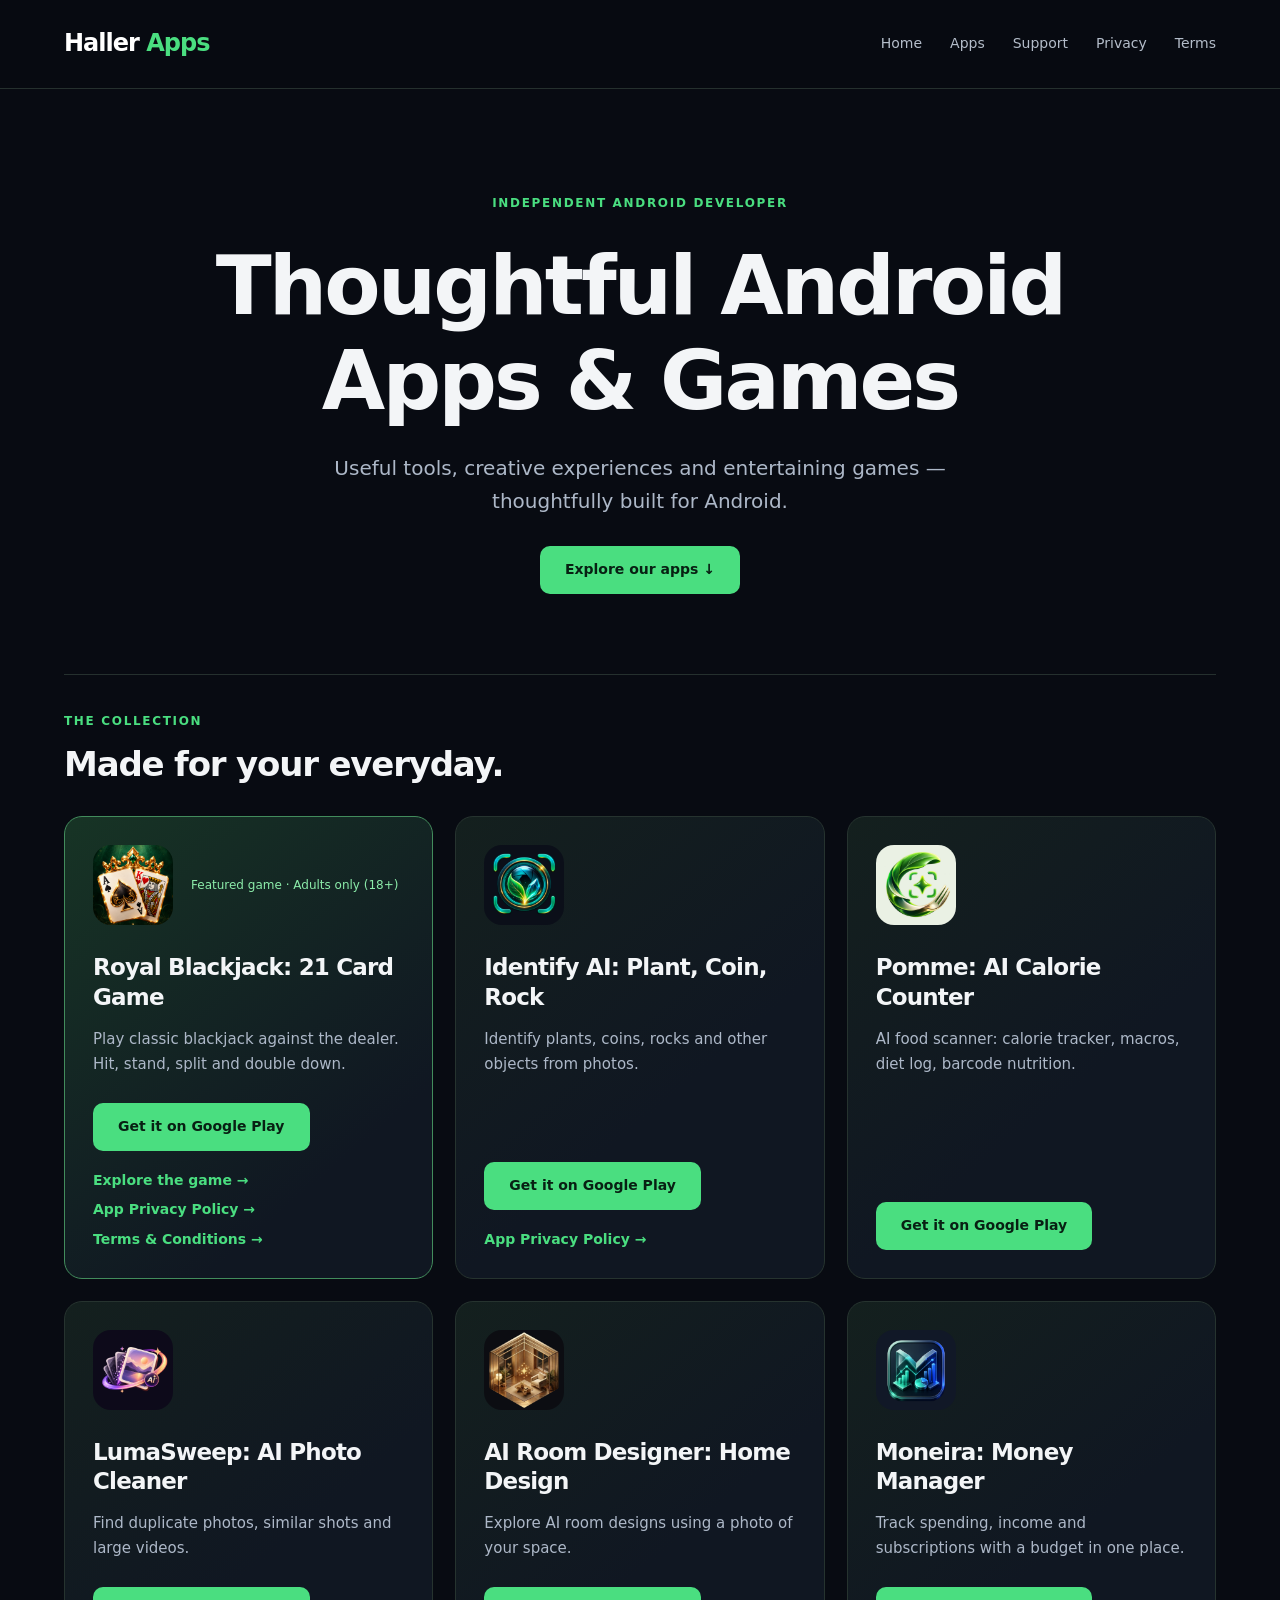
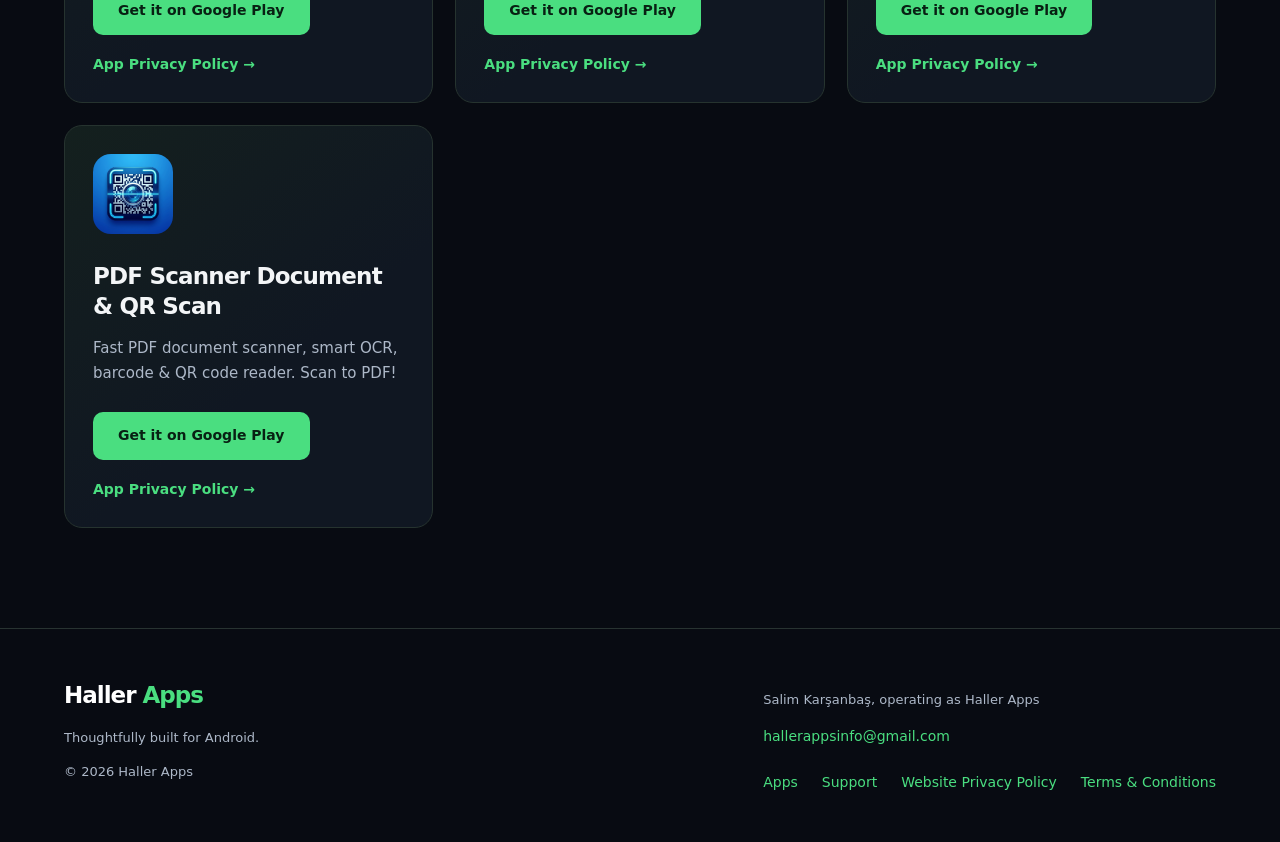
==== commit 1b987044: "feat(compliance): add Terms page, Royal Blackjack 18+ disclaimer, and global nav/footer updates" ====
--- a/index.html
+++ b/index.html
@@ -27,6 +27,7 @@
 <a href="/apps/">Apps</a>
 <a href="/support/">Support</a>
 <a href="/privacy/">Privacy</a>
+<a href="/terms/">Terms</a>
 </nav>
 </div>
 </header>
@@ -45,102 +46,116 @@
 <!-- APP_CATALOG:home:START -->
 <div class="app-grid">
 <article class="card app-card app-card-featured">
-<div class="app-card-top">
-<img class="catalog-icon" src="/assets/images-apps/royal-blackjack.webp" alt="Royal Blackjack: 21 Card Game app icon" width="80" height="80" loading="lazy" decoding="async">
-<span class="catalog-featured">Featured game · Adults only</span>
-</div>
-<div class="card-content">
-<h3>Royal Blackjack: 21 Card Game</h3>
-<p>Play classic blackjack against the dealer. Hit, stand, split and double down.</p>
-</div>
-<div class="app-actions">
-<a class="button" href="https://play.google.com/store/apps/details?id=com.haller.royalcardclub">Get it on Google Play<span class="sr-only"> — Royal Blackjack: 21 Card Game</span>
-</a>
-<a class="card-link" href="/apps/royal-blackjack/">Explore the game →</a>
-</div>
+    <div class="app-card-top">
+        <img class="catalog-icon" src="/assets/images-apps/royal-blackjack.webp" alt="Royal Blackjack: 21 Card Game app icon" width="80" height="80" loading="lazy" decoding="async">
+        <span class="catalog-featured">Featured game · Adults only (18+)</span>
+    </div>
+    <div class="card-content">
+        <h3>Royal Blackjack: 21 Card Game</h3>
+        <p>Play classic blackjack against the dealer. Hit, stand, split and double down.</p>
+    </div>
+    <div class="app-actions">
+        <a class="button" href="https://play.google.com/store/apps/details?id=com.haller.royalcardclub">Get it on Google Play<span class="sr-only"> — Royal Blackjack: 21 Card Game</span></a>
+        <div class="app-card-links">
+            <a class="card-link" href="/apps/royal-blackjack/">Explore the game →</a>
+            <a class="card-link" href="/apps/royal-blackjack/privacy/">App Privacy Policy →</a>
+            <a class="card-link" href="/terms/">Terms &amp; Conditions →</a>
+        </div>
+    </div>
 </article>
 <article class="card app-card">
-<div class="app-card-top">
-<img class="catalog-icon" src="/assets/images-apps/identifyai.webp" alt="Identify AI: Plant, Coin, Rock app icon" width="80" height="80" loading="lazy" decoding="async">
-</div>
-<div class="card-content">
-<h3>Identify AI: Plant, Coin, Rock</h3>
-<p>Identify plants, coins, rocks and other objects from photos.</p>
-</div>
-<div class="app-actions">
-<a class="button" href="https://play.google.com/store/apps/details?id=com.haller.identifyai">Get it on Google Play<span class="sr-only"> — Identify AI: Plant, Coin, Rock</span>
-</a>
-<a class="card-link" href="https://sites.google.com/view/identifyaiprivacy/home">App Privacy Policy →</a>
-</div>
+    <div class="app-card-top">
+        <img class="catalog-icon" src="/assets/images-apps/identifyai.webp" alt="Identify AI: Plant, Coin, Rock app icon" width="80" height="80" loading="lazy" decoding="async">
+
+    </div>
+    <div class="card-content">
+        <h3>Identify AI: Plant, Coin, Rock</h3>
+        <p>Identify plants, coins, rocks and other objects from photos.</p>
+    </div>
+    <div class="app-actions">
+        <a class="button" href="https://play.google.com/store/apps/details?id=com.haller.identifyai">Get it on Google Play<span class="sr-only"> — Identify AI: Plant, Coin, Rock</span></a>
+        <div class="app-card-links">
+            <a class="card-link" href="https://sites.google.com/view/identifyaiprivacy/home">App Privacy Policy →</a>
+        </div>
+    </div>
 </article>
 <article class="card app-card">
-<div class="app-card-top">
-<img class="catalog-icon" src="/assets/images-apps/calorieai.webp" alt="Pomme: AI Calorie Counter app icon" width="80" height="80" loading="lazy" decoding="async">
-</div>
-<div class="card-content">
-<h3>Pomme: AI Calorie Counter</h3>
-<p>AI food scanner: calorie tracker, macros, diet log, barcode nutrition.</p>
-</div>
-<div class="app-actions">
-<a class="button" href="https://play.google.com/store/apps/details?id=com.haller.calorieai">Get it on Google Play<span class="sr-only"> — Pomme: AI Calorie Counter</span>
-</a>
-</div>
+    <div class="app-card-top">
+        <img class="catalog-icon" src="/assets/images-apps/calorieai.webp" alt="Pomme: AI Calorie Counter app icon" width="80" height="80" loading="lazy" decoding="async">
+
+    </div>
+    <div class="card-content">
+        <h3>Pomme: AI Calorie Counter</h3>
+        <p>AI food scanner: calorie tracker, macros, diet log, barcode nutrition.</p>
+    </div>
+    <div class="app-actions">
+        <a class="button" href="https://play.google.com/store/apps/details?id=com.haller.calorieai">Get it on Google Play<span class="sr-only"> — Pomme: AI Calorie Counter</span></a>
+
+    </div>
 </article>
 <article class="card app-card">
-<div class="app-card-top">
-<img class="catalog-icon" src="/assets/images-apps/lumasweep.webp" alt="LumaSweep: AI Photo Cleaner app icon" width="80" height="80" loading="lazy" decoding="async">
-</div>
-<div class="card-content">
-<h3>LumaSweep: AI Photo Cleaner</h3>
-<p>Find duplicate photos, similar shots and large videos.</p>
-</div>
-<div class="app-actions">
-<a class="button" href="https://play.google.com/store/apps/details?id=com.haller.lumasweep">Get it on Google Play<span class="sr-only"> — LumaSweep: AI Photo Cleaner</span>
-</a>
-<a class="card-link" href="https://sites.google.com/view/lumasweepprivacy/home">App Privacy Policy →</a>
-</div>
+    <div class="app-card-top">
+        <img class="catalog-icon" src="/assets/images-apps/lumasweep.webp" alt="LumaSweep: AI Photo Cleaner app icon" width="80" height="80" loading="lazy" decoding="async">
+
+    </div>
+    <div class="card-content">
+        <h3>LumaSweep: AI Photo Cleaner</h3>
+        <p>Find duplicate photos, similar shots and large videos.</p>
+    </div>
+    <div class="app-actions">
+        <a class="button" href="https://play.google.com/store/apps/details?id=com.haller.lumasweep">Get it on Google Play<span class="sr-only"> — LumaSweep: AI Photo Cleaner</span></a>
+        <div class="app-card-links">
+            <a class="card-link" href="https://sites.google.com/view/lumasweepprivacy/home">App Privacy Policy →</a>
+        </div>
+    </div>
 </article>
 <article class="card app-card">
-<div class="app-card-top">
-<img class="catalog-icon" src="/assets/images-apps/roomdesigner.webp" alt="AI Room Designer: Home Design app icon" width="80" height="80" loading="lazy" decoding="async">
-</div>
-<div class="card-content">
-<h3>AI Room Designer: Home Design</h3>
-<p>Explore AI room designs using a photo of your space.</p>
-</div>
-<div class="app-actions">
-<a class="button" href="https://play.google.com/store/apps/details?id=com.haller.roomdesigner">Get it on Google Play<span class="sr-only"> — AI Room Designer: Home Design</span>
-</a>
-<a class="card-link" href="https://sites.google.com/view/airoomdesignerprivacy/home">App Privacy Policy →</a>
-</div>
+    <div class="app-card-top">
+        <img class="catalog-icon" src="/assets/images-apps/roomdesigner.webp" alt="AI Room Designer: Home Design app icon" width="80" height="80" loading="lazy" decoding="async">
+
+    </div>
+    <div class="card-content">
+        <h3>AI Room Designer: Home Design</h3>
+        <p>Explore AI room designs using a photo of your space.</p>
+    </div>
+    <div class="app-actions">
+        <a class="button" href="https://play.google.com/store/apps/details?id=com.haller.roomdesigner">Get it on Google Play<span class="sr-only"> — AI Room Designer: Home Design</span></a>
+        <div class="app-card-links">
+            <a class="card-link" href="https://sites.google.com/view/airoomdesignerprivacy/home">App Privacy Policy →</a>
+        </div>
+    </div>
 </article>
 <article class="card app-card">
-<div class="app-card-top">
-<img class="catalog-icon" src="/assets/images-apps/moneymanager.webp" alt="Moneira: Money Manager app icon" width="80" height="80" loading="lazy" decoding="async">
-</div>
-<div class="card-content">
-<h3>Moneira: Money Manager</h3>
-<p>Track spending, income and subscriptions with a budget in one place.</p>
-</div>
-<div class="app-actions">
-<a class="button" href="https://play.google.com/store/apps/details?id=com.haller.moneymanager">Get it on Google Play<span class="sr-only"> — Moneira: Money Manager</span>
-</a>
-<a class="card-link" href="https://sites.google.com/view/moneiraprivacy/home">App Privacy Policy →</a>
-</div>
+    <div class="app-card-top">
+        <img class="catalog-icon" src="/assets/images-apps/moneymanager.webp" alt="Moneira: Money Manager app icon" width="80" height="80" loading="lazy" decoding="async">
+
+    </div>
+    <div class="card-content">
+        <h3>Moneira: Money Manager</h3>
+        <p>Track spending, income and subscriptions with a budget in one place.</p>
+    </div>
+    <div class="app-actions">
+        <a class="button" href="https://play.google.com/store/apps/details?id=com.haller.moneymanager">Get it on Google Play<span class="sr-only"> — Moneira: Money Manager</span></a>
+        <div class="app-card-links">
+            <a class="card-link" href="https://sites.google.com/view/moneiraprivacy/home">App Privacy Policy →</a>
+        </div>
+    </div>
 </article>
 <article class="card app-card">
-<div class="app-card-top">
-<img class="catalog-icon" src="/assets/images-apps/qrcode.webp" alt="PDF Scanner Document &amp; QR Scan app icon" width="80" height="80" loading="lazy" decoding="async">
-</div>
-<div class="card-content">
-<h3>PDF Scanner Document &amp; QR Scan</h3>
-<p>Fast PDF document scanner, smart OCR, barcode &amp; QR code reader. Scan to PDF!</p>
-</div>
-<div class="app-actions">
-<a class="button" href="https://play.google.com/store/apps/details?id=com.haller.qrcode">Get it on Google Play<span class="sr-only"> — PDF Scanner Document &amp; QR Scan</span>
-</a>
-<a class="card-link" href="/apps/qr-scanner/privacy/">App Privacy Policy →</a>
-</div>
+    <div class="app-card-top">
+        <img class="catalog-icon" src="/assets/images-apps/qrcode.webp" alt="PDF Scanner Document &amp; QR Scan app icon" width="80" height="80" loading="lazy" decoding="async">
+
+    </div>
+    <div class="card-content">
+        <h3>PDF Scanner Document &amp; QR Scan</h3>
+        <p>Fast PDF document scanner, smart OCR, barcode &amp; QR code reader. Scan to PDF!</p>
+    </div>
+    <div class="app-actions">
+        <a class="button" href="https://play.google.com/store/apps/details?id=com.haller.qrcode">Get it on Google Play<span class="sr-only"> — PDF Scanner Document &amp; QR Scan</span></a>
+        <div class="app-card-links">
+            <a class="card-link" href="/apps/qr-scanner/privacy/">App Privacy Policy →</a>
+        </div>
+    </div>
 </article>
 </div>
 <!-- APP_CATALOG:home:END -->
@@ -161,6 +176,7 @@
 <a href="/apps/">Apps</a>
 <a href="/support/">Support</a>
 <a href="/privacy/">Website Privacy Policy</a>
+<a href="/terms/">Terms &amp; Conditions</a>
 </div>
 </div>
 </div>
--- a/assets/css/style.css
+++ b/assets/css/style.css
@@ -14,8 +14,8 @@
 .navbar .container{min-height:88px;display:flex;align-items:center;justify-content:space-between;gap:24px}
 .logo{font-size:24px;font-weight:800;letter-spacing:-1px;color:#fff;text-decoration:none;white-space:nowrap}
 .logo span{color:var(--primary)}
-.navbar nav{display:flex;gap:30px}
-.navbar nav a{color:#b4bdca;font-size:14px;text-decoration:none;padding:14px 0}
+.navbar nav{display:flex;gap:28px;flex-wrap:wrap;justify-content:center}
+.navbar nav a{color:#b4bdca;font-size:14px;font-weight:500;text-decoration:none;padding:14px 0;transition:color .15s}
 .navbar nav a:hover,.navbar nav a[aria-current]{color:#fff}
 .navbar nav a[aria-current]{box-shadow:inset 0 -2px var(--primary)}
 .hero{width:min(980px,90%);margin:0 auto;padding:100px 0 80px;text-align:center}
@@ -35,9 +35,12 @@
 .catalog-featured{font-size:12px;color:#8cecaa;line-height:1.5}
 .card-content h2,.card-content h3{font-size:23px;line-height:1.3;margin-bottom:14px}
 .card-content p{font-size:15px;margin-bottom:26px}
-.app-actions{margin-top:auto;display:flex;flex-direction:column;align-items:flex-start;gap:18px}
+.app-actions{margin-top:auto;display:flex;flex-direction:column;align-items:flex-start;gap:16px}
 .app-actions .button{margin:0}
-.card-link{font-size:14px;font-weight:650;text-decoration:none}
+.app-card-links{display:flex;flex-direction:column;align-items:flex-start;gap:10px;width:100%;padding-top:4px}
+.card-link{font-size:14px;font-weight:650;text-decoration:none;display:inline-flex;align-items:center;gap:4px;line-height:1.4}
+.card-link:hover{text-decoration:underline}
+.back-links{display:flex;flex-wrap:wrap;gap:12px 24px;align-items:center;margin-bottom:24px}
 .page{width:min(860px,90%);margin:72px auto 100px}
 .page>h1{font-size:clamp(38px,6vw,58px);margin:18px 0 22px}
 .page>p{font-size:18px;margin-bottom:24px}
@@ -79,8 +82,15 @@
 .game-features h2{font-size:24px;margin:14px 0}
 .game-features p{font-size:15px}
 .royal-details{margin-top:44px}
-.royal-information{border-color:#428c5c}
-.royal-information .badge{margin-bottom:16px}
+.royal-information{border-color:#428c5c;background:linear-gradient(155deg,#12291f,#101720 65%)}
+.royal-information .badge{margin-bottom:14px}
+.royal-disclaimer-lead{color:#d9e2de;font-size:16px;margin-bottom:24px;line-height:1.7}
+.disclaimer-list{list-style:none;padding:0;margin:0;display:grid;gap:18px}
+.disclaimer-item{background:#0c131b;border:1px solid #24382f;border-radius:12px;padding:20px 22px}
+.disclaimer-item h3{font-size:16px;font-weight:700;color:#fff;margin-bottom:8px;letter-spacing:-.015em}
+.disclaimer-item p{font-size:15px;line-height:1.75;color:#c2ccd8;margin:0}
+.disclaimer-item p+p{margin-top:10px}
+.disclaimer-item a{text-decoration:underline}
 .sr-only{position:absolute;width:1px;height:1px;overflow:hidden;clip-path:inset(50%);white-space:nowrap}
 .skip-link{position:fixed;top:-100px;left:16px;background:#4ade80;color:#082013;padding:12px;z-index:100}
 .skip-link:focus{top:10px}
@@ -90,20 +100,22 @@
 .hero{padding:72px 0 60px}
 }
 
-@media(max-width:600px){.navbar .container{min-height:100px;flex-direction:column;justify-content:center;gap:5px;padding:12px 0}
-.navbar nav{gap:26px}
-.navbar nav a{padding:8px 0;font-size:13px}
+@media(max-width:600px){.navbar .container{min-height:auto;flex-direction:column;justify-content:center;gap:6px;padding:14px 0}
+.navbar nav{gap:6px 18px;width:100%;justify-content:center}
+.navbar nav a{padding:8px 2px;font-size:13px}
 .hero{padding:52px 0}
 .hero p{font-size:17px}
 .hero h1{letter-spacing:-.045em}
 .app-grid,.game-features,.footer-grid{grid-template-columns:1fr}
-.card{padding:25px}
+.card{padding:24px}
 .catalog-heading h2{font-size:29px}
 .page{margin:44px auto 64px}
 .support-card{padding:24px}
-.support-card h2{font-size:23px}
+.support-card h2{font-size:22px}
+.disclaimer-item{padding:18px}
 .footer-grid>div:last-child{justify-self:start}
 .footer-grid{gap:24px}
+.footer-links{gap:14px 20px}
 .legal-links{flex-direction:column;align-items:flex-start}
 .royal-hero{padding-top:30px}
 .royal-quick-links{gap:14px 20px}
--- a/assets/css/legal.css
+++ b/assets/css/legal.css
@@ -1,8 +1,15 @@
 /* Legal pages share the site typography and navigation. */
 .legal-package{overflow-wrap:anywhere}
 .legal-page h2{scroll-margin-top:125px}
-.legal-toc h2{font-size:20px}
+.legal-toc h2{font-size:20px;margin-bottom:14px}
 .legal-page .support-card a{text-decoration:underline}
-.legal-page .legal-toc a{font-size:14px}
-.legal-page .legal-toc ol{margin-bottom:0}
-.legal-page .support-card p{line-height:1.85}
+.legal-page .legal-toc a{font-size:14px;text-decoration:none}
+.legal-page .legal-toc a:hover{text-decoration:underline}
+.legal-page .legal-toc ol{margin:0;display:grid;gap:4px}
+.legal-page .support-card p,.legal-page .support-card li{line-height:1.85;color:#bcc6d4}
+.legal-page .support-card ul{margin:14px 0 0;display:grid;gap:8px}
+.legal-highlight{background:#0e1d18!important;border:1px solid #356e4c!important;border-radius:14px!important;padding:28px!important;margin-top:24px!important}
+.legal-highlight h2{color:#fff}
+.policy-header{display:flex;justify-content:space-between;align-items:center;flex-wrap:wrap;gap:8px 16px;border-bottom:1px solid var(--card-border);padding-bottom:16px;margin-bottom:24px}
+.policy-header h2{margin:0;font-size:22px}
+.policy-updated{font-size:13px;color:var(--text-secondary)}
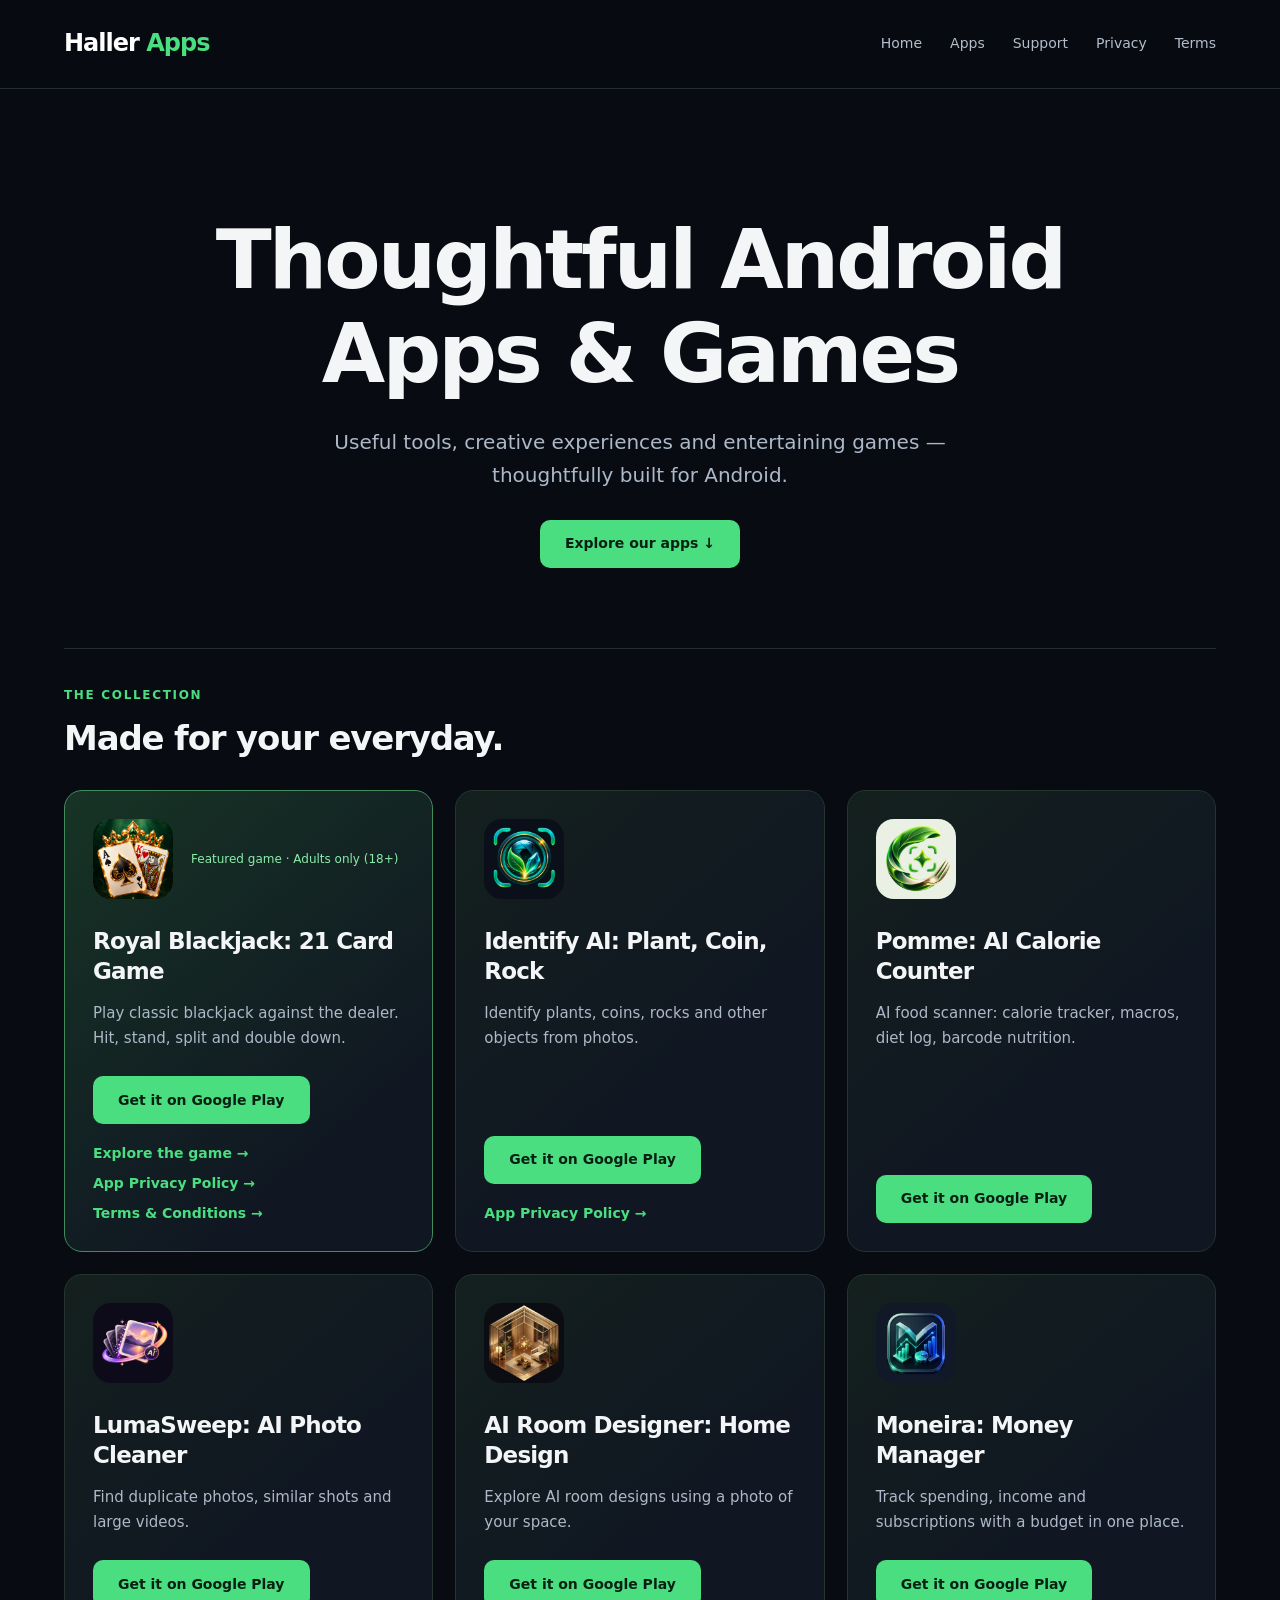
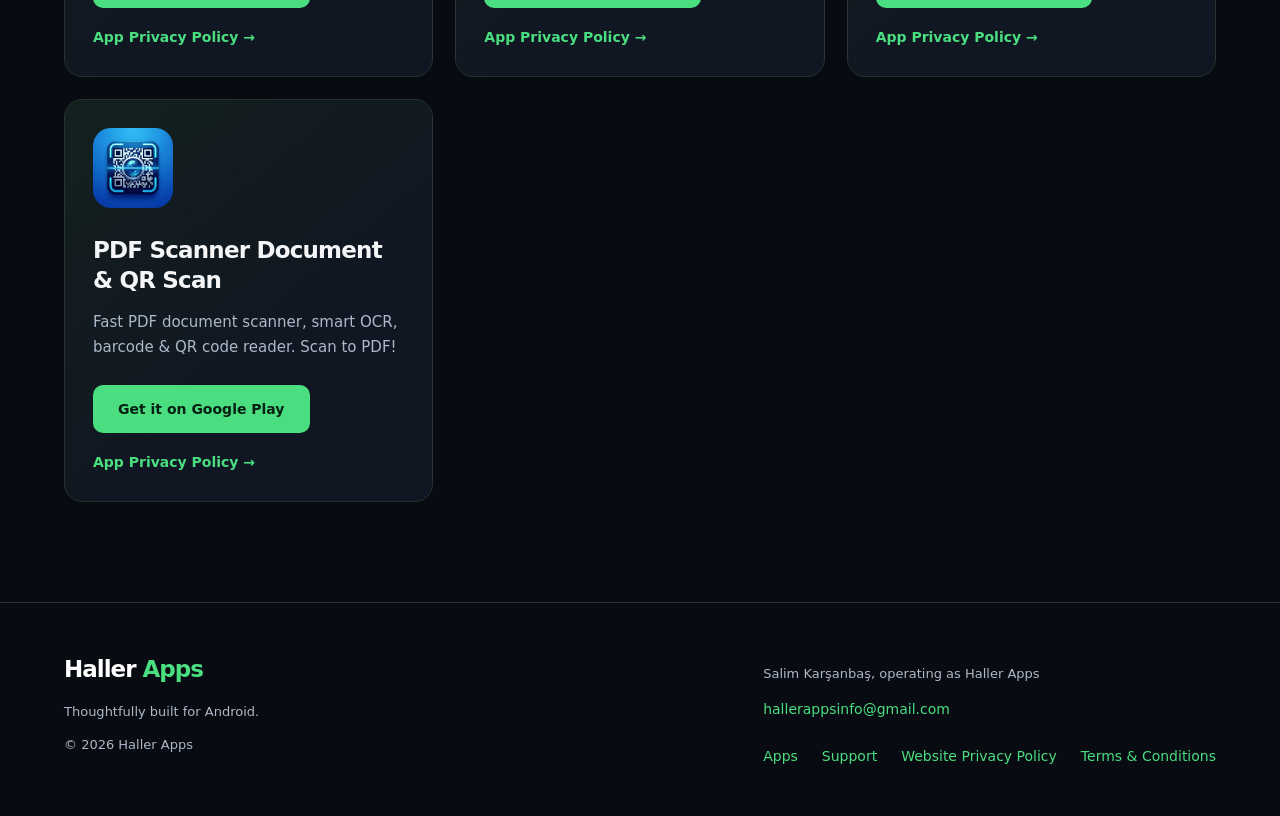
==== commit a0c737b9: "chore(ui): remove unnecessary eyebrow label from hero sections" ====
--- a/index.html
+++ b/index.html
@@ -33,7 +33,6 @@
 </header>
 <main id="main">
 <section class="hero">
-<span class="eyebrow">Independent Android developer</span>
 <h1>Thoughtful Android Apps &amp; Games</h1>
 <p>Useful tools, creative experiences and entertaining games — thoughtfully built for Android.</p>
 <a class="button" href="#applications">Explore our apps ↓</a>
